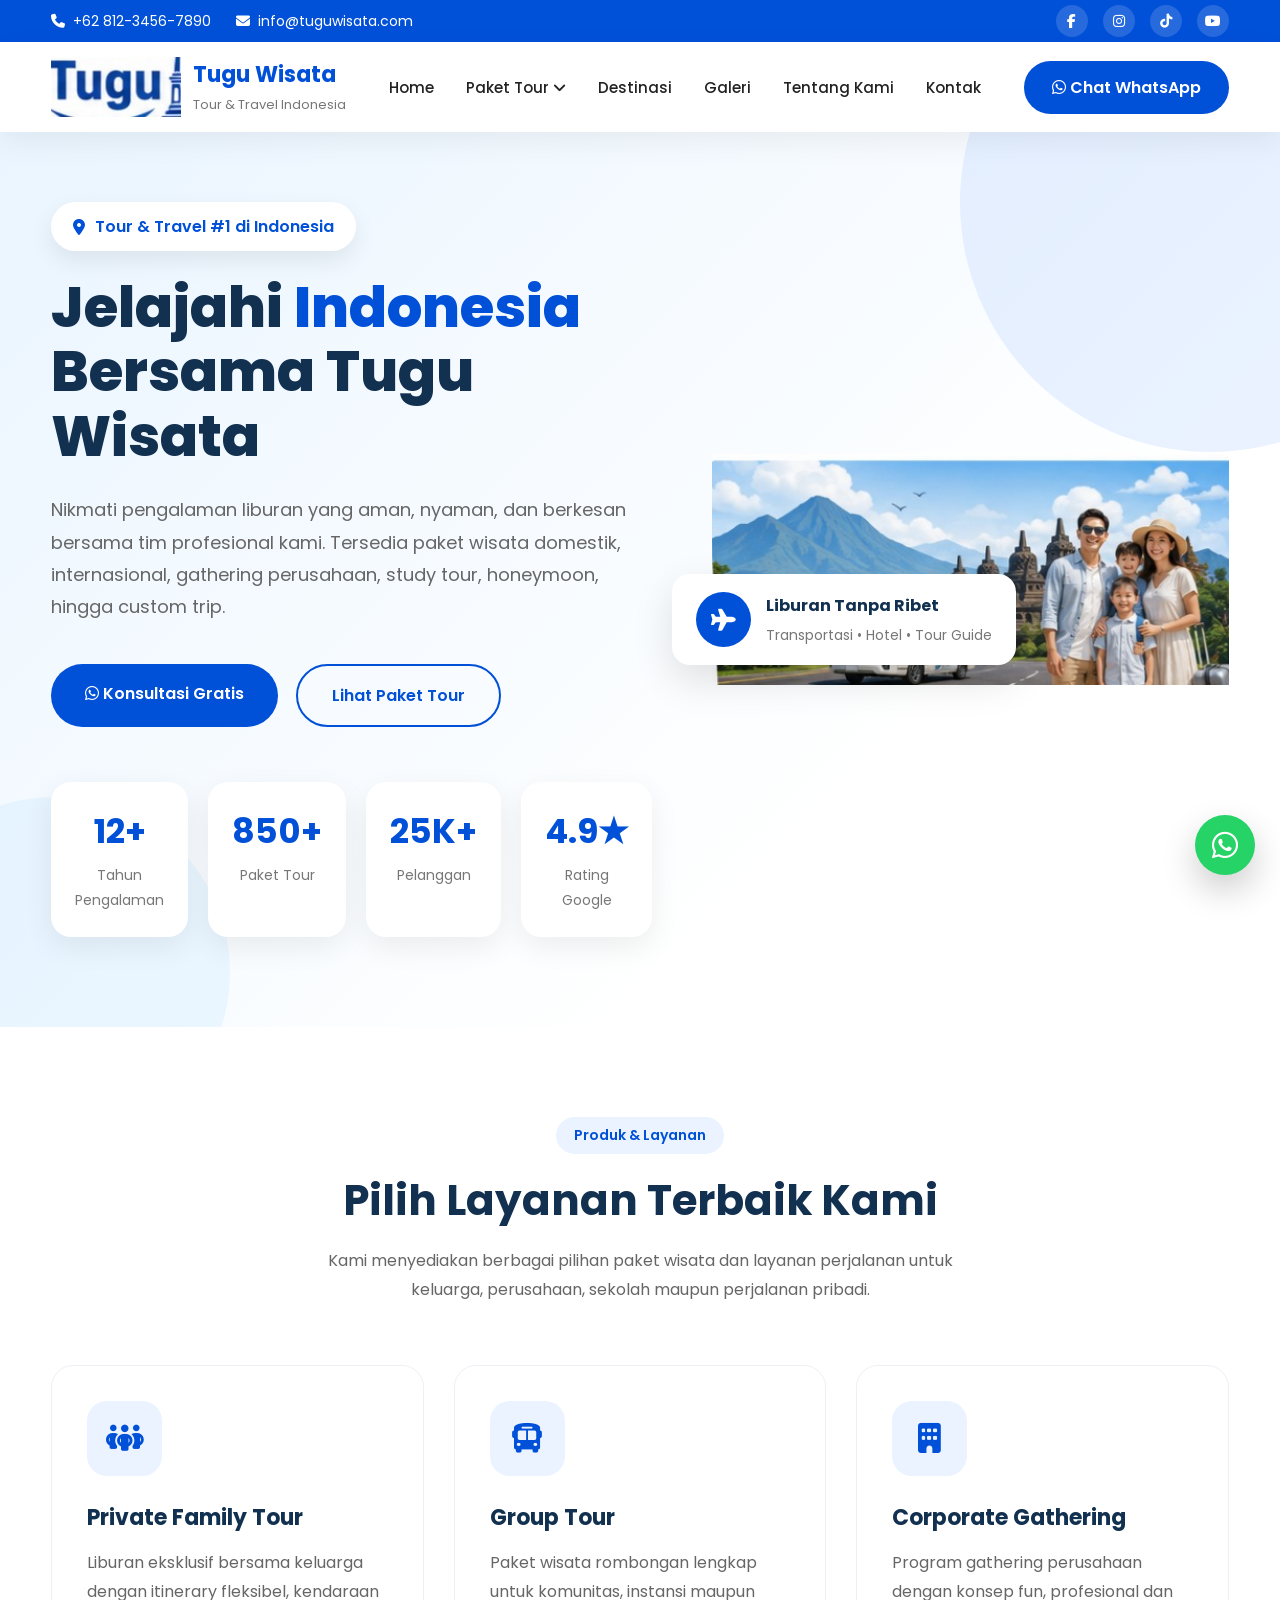
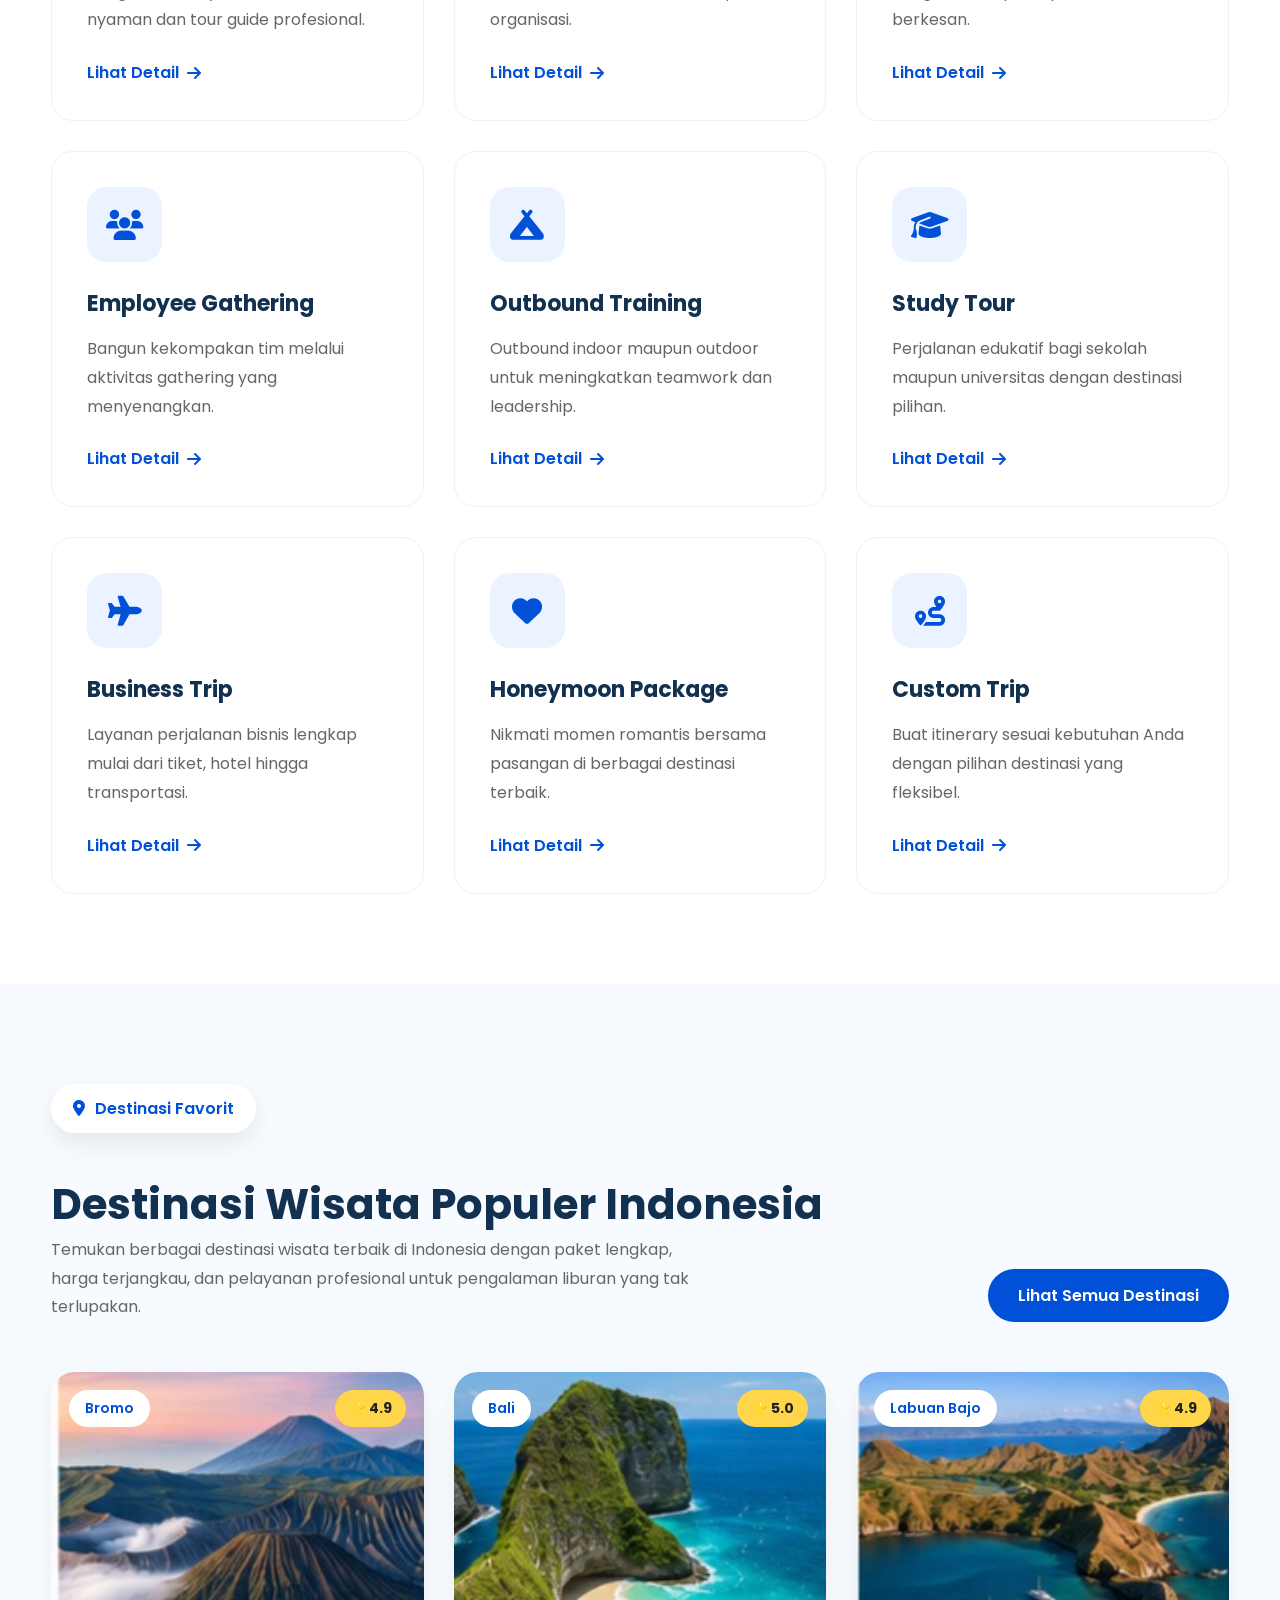
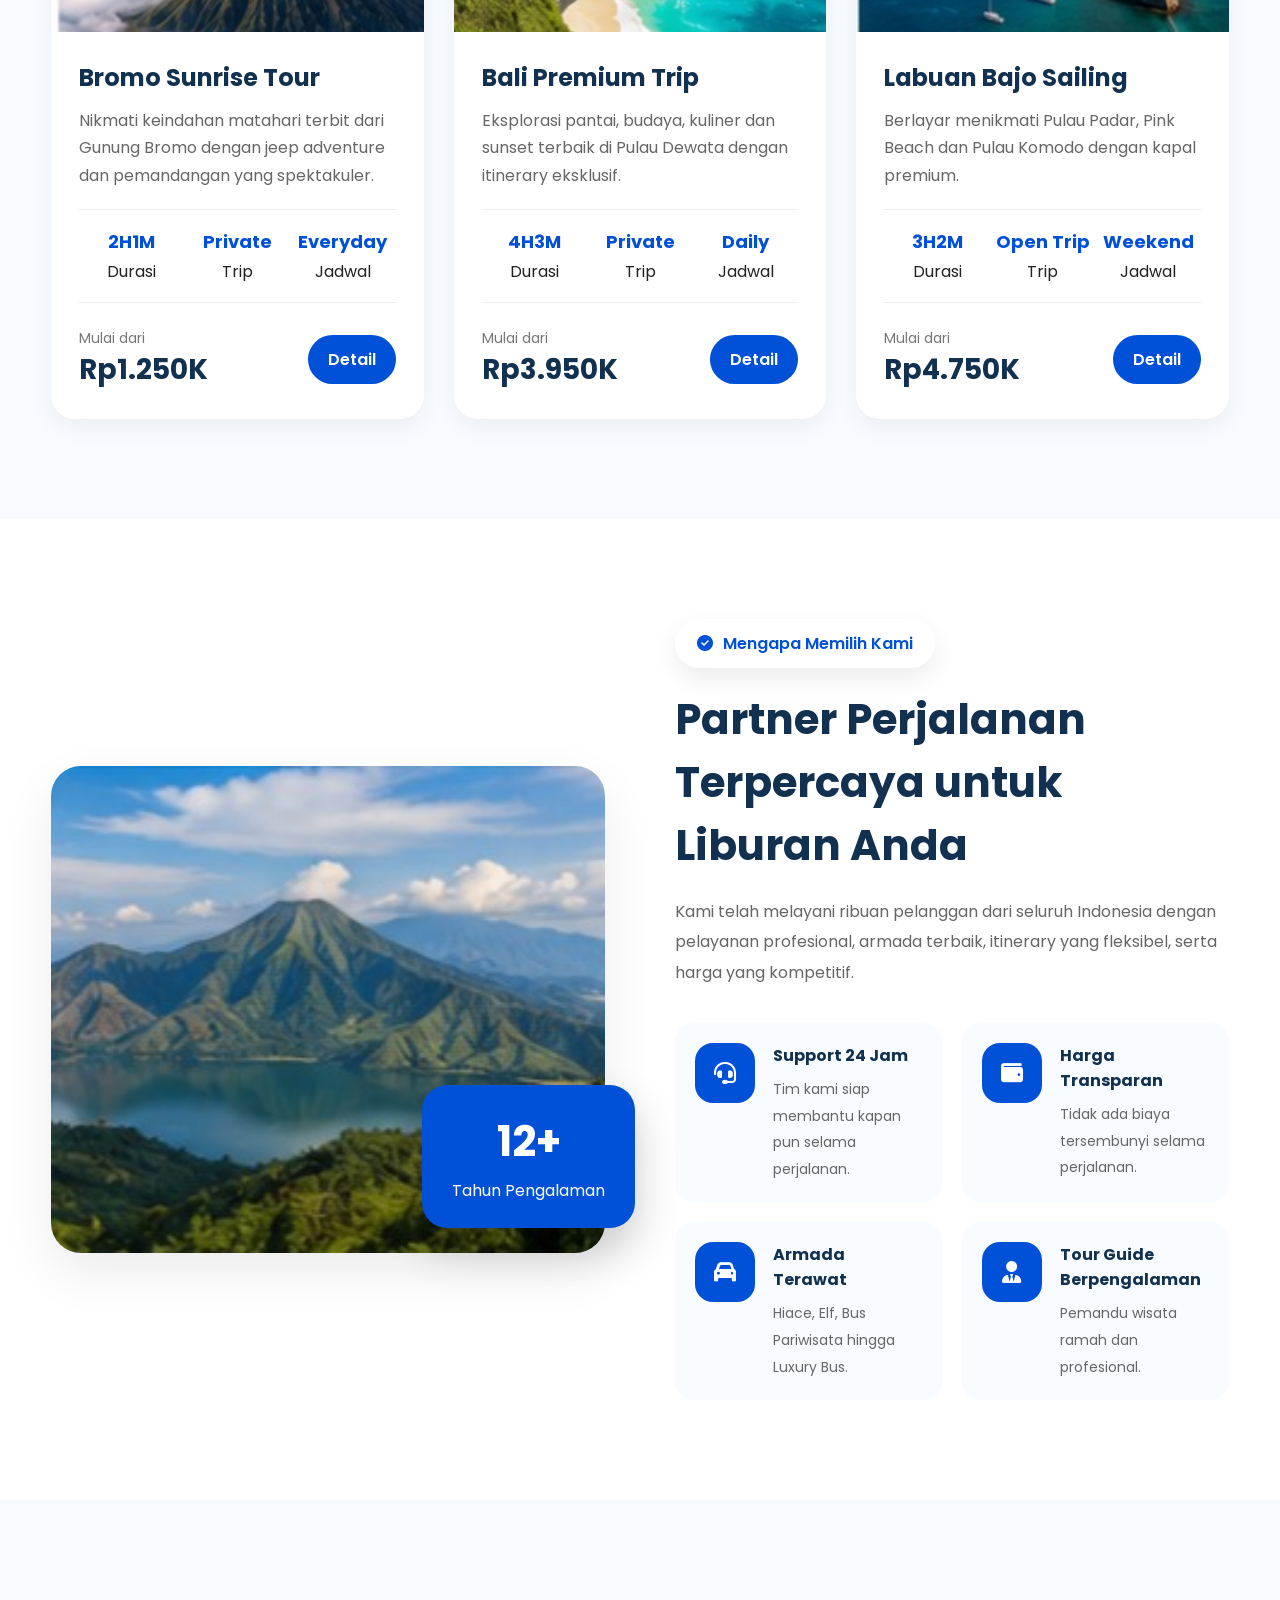
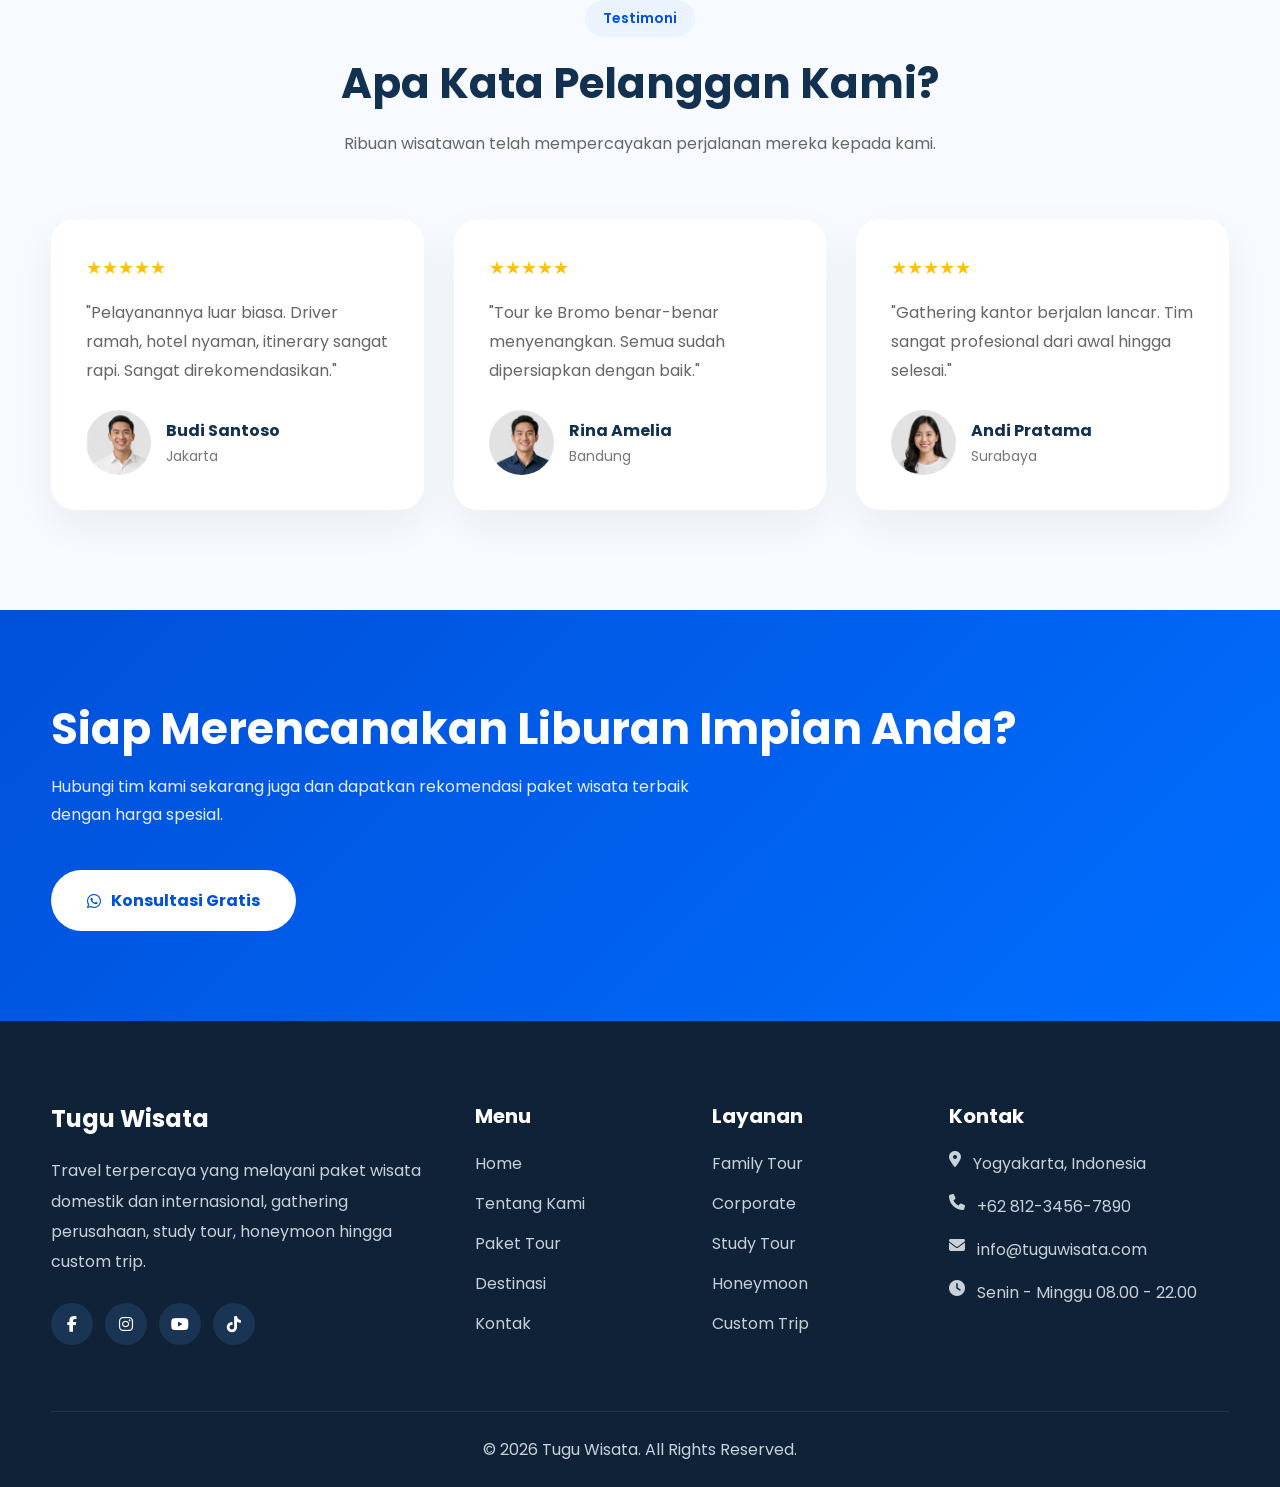
==== index.html @ d6374b6b "Rename web.html to index.html" ====
<!DOCTYPE html>
<html lang="id">
<head>
<meta charset="UTF-8">
<meta name="viewport" content="width=device-width, initial-scale=1.0">

<title>Tugu Wisata</title>

<link rel="preconnect" href="https://fonts.googleapis.com">
<link rel="preconnect" href="https://fonts.gstatic.com" crossorigin>

<link href="https://fonts.googleapis.com/css2?family=Poppins:wght@300;400;500;600;700;800&display=swap" rel="stylesheet">

<link rel="stylesheet"
href="https://cdnjs.cloudflare.com/ajax/libs/font-awesome/6.6.0/css/all.min.css">

<style>

*{
margin:0;
padding:0;
box-sizing:border-box;
}

html{
scroll-behavior:smooth;
}

body{
font-family:'Poppins',sans-serif;
background:#fff;
color:#222;
}

/* Container */

.container{
width:1200px;
max-width:92%;
margin:auto;
}

/* =======================
TOP BAR
========================== */

.topbar{

background:#0050d8;
color:#fff;
font-size:14px;
}

.topbar .container{

display:flex;
justify-content:space-between;
align-items:center;

height:42px;

}

.top-left{

display:flex;
gap:25px;
align-items:center;

}

.top-left span{

display:flex;
align-items:center;
gap:8px;

}

.top-right{

display:flex;
gap:15px;

}

.top-right a{

width:32px;
height:32px;
border-radius:50%;
background:rgba(255,255,255,.15);

display:flex;
align-items:center;
justify-content:center;

color:white;
text-decoration:none;

transition:.3s;

}

.top-right a:hover{

background:white;
color:#0050d8;

}

/* ==========================
HEADER
============================= */

header{

position:sticky;
top:0;
z-index:999;

background:white;

box-shadow:0 10px 30px rgba(0,0,0,.06);

}

.navbar{

display:flex;
align-items:center;
justify-content:space-between;

height:90px;

}

/* Logo */

.logo{

display:flex;
align-items:center;
gap:12px;

}

.logo img{

height:60px;

}

.logo-text h2{

font-size:22px;
font-weight:700;
color:#0050d8;

}

.logo-text span{

font-size:13px;
color:#777;

}

/* Menu */

.menu{

display:flex;
gap:32px;
list-style:none;

}

.menu li{

position:relative;

}

.menu a{

text-decoration:none;
font-weight:500;
color:#222;
font-size:15px;

transition:.3s;

}

.menu a:hover{

color:#0050d8;

}

/* Dropdown */

.dropdown{

position:absolute;
top:55px;
left:0;

width:220px;

background:white;

border-radius:15px;

box-shadow:0 15px 40px rgba(0,0,0,.12);

opacity:0;
visibility:hidden;

transition:.3s;

padding:15px 0;

}

.dropdown a{

display:block;

padding:12px 20px;

}

.menu li:hover .dropdown{

opacity:1;
visibility:visible;

top:45px;

}

/* Button */

.btn-wa{

background:#0050d8;

color:white;

padding:14px 28px;

border-radius:50px;

font-weight:600;

text-decoration:none;

transition:.3s;

}

.btn-wa:hover{

background:#003fb3;

}

/* Mobile */

.hamburger{

display:none;

font-size:28px;
cursor:pointer;

}

/* Responsive */

@media(max-width:992px){

.menu{

display:none;

}

.btn-wa{

display:none;

}

.hamburger{

display:block;

}

.topbar{

display:none;

}

.navbar{

height:80px;

}

.logo img{

height:50px;

}

.logo-text h2{

font-size:20px;

}

}

/*=========================
HERO
=========================*/

.hero{

background:linear-gradient(135deg,#eaf5ff 0%,#ffffff 70%);
padding:70px 0 90px;
overflow:hidden;
position:relative;

}

.hero::before{

content:"";
position:absolute;

right:-180px;
top:-180px;

width:500px;
height:500px;

background:#0066ff15;

border-radius:50%;

}

.hero::after{

content:"";
position:absolute;

left:-120px;
bottom:-120px;

width:350px;
height:350px;

background:#1da1ff10;

border-radius:50%;

}

.hero-wrapper{

display:grid;

grid-template-columns:1.1fr 1fr;

gap:60px;

align-items:center;

position:relative;

z-index:2;

}

.hero-badge{

display:inline-flex;

align-items:center;

gap:10px;

background:#fff;

padding:12px 22px;

border-radius:50px;

box-shadow:0 10px 25px rgba(0,0,0,.08);

color:#0050d8;

font-weight:600;

margin-bottom:25px;

}

.hero h1{

font-size:56px;

line-height:1.15;

font-weight:800;

color:#12304f;

margin-bottom:25px;

}

.hero h1 span{

color:#0050d8;

}

.hero p{

font-size:18px;

line-height:1.8;

color:#666;

margin-bottom:40px;

max-width:620px;

}

.hero-buttons{

display:flex;

gap:18px;

flex-wrap:wrap;

margin-bottom:55px;

}

.btn-primary{

background:#0050d8;

color:#fff;

padding:17px 34px;

border-radius:50px;

font-weight:600;

text-decoration:none;

transition:.35s;

}

.btn-primary:hover{

background:#003ea8;

transform:translateY(-3px);

}

.btn-outline{

padding:17px 34px;

border:2px solid #0050d8;

border-radius:50px;

text-decoration:none;

font-weight:600;

color:#0050d8;

transition:.35s;

}

.btn-outline:hover{

background:#0050d8;

color:#fff;

}

.hero-stats{

display:grid;

grid-template-columns:repeat(4,1fr);

gap:20px;

}

.stat{

background:#fff;

padding:24px;

border-radius:20px;

box-shadow:0 10px 30px rgba(0,0,0,.07);

text-align:center;

}

.stat h2{

font-size:34px;

color:#0050d8;

margin-bottom:6px;

}

.stat p{

margin:0;

font-size:14px;

color:#777;

}

.hero-image{

position:relative;

}

.hero-image img{

width:100%;

display:block;

}

.floating-card{

position:absolute;

bottom:20px;

left:-40px;

background:#fff;

padding:18px 24px;

border-radius:18px;

box-shadow:0 15px 40px rgba(0,0,0,.12);

display:flex;

align-items:center;

gap:15px;

}

.floating-card i{

width:55px;
height:55px;

background:#0050d8;

border-radius:50%;

display:flex;

align-items:center;
justify-content:center;

color:#fff;

font-size:22px;

}

.floating-card h4{

margin-bottom:4px;

color:#12304f;

}

.floating-card span{

font-size:14px;

color:#777;

}

/*=========================
RESPONSIVE
=========================*/

@media(max-width:992px){

.hero{

padding:50px 0;

}

.hero-wrapper{

grid-template-columns:1fr;

}

.hero-image{

order:-1;

}

.hero h1{

font-size:38px;

}

.hero p{

font-size:16px;

}

.hero-stats{

grid-template-columns:repeat(2,1fr);

}

.floating-card{

left:10px;

bottom:10px;

}

}

@media(max-width:600px){

.hero h1{

font-size:30px;

}

.hero-buttons{

flex-direction:column;

}

.hero-buttons a{

text-align:center;

}

.hero-stats{

grid-template-columns:1fr;

}

}

/*==================================================
PRODUK & LAYANAN
==================================================*/

.services{
    padding:90px 0;
    background:#ffffff;
}

.section-title{
    text-align:center;
    margin-bottom:60px;
}

.section-title span{
    display:inline-block;
    background:#EAF3FF;
    color:#0050d8;
    padding:8px 18px;
    border-radius:50px;
    font-size:14px;
    font-weight:600;
    margin-bottom:15px;
}

.section-title h2{
    font-size:42px;
    color:#12304f;
    margin-bottom:15px;
    font-weight:700;
}

.section-title p{
    color:#666;
    max-width:700px;
    margin:auto;
    line-height:1.8;
}

.service-grid{
    display:grid;
    grid-template-columns:repeat(3,1fr);
    gap:30px;
}

.service-card{
    background:#fff;
    border-radius:22px;
    padding:35px;
    border:1px solid #edf1f5;
    transition:.35s;
    position:relative;
    overflow:hidden;
}

.service-card::before{
    content:"";
    position:absolute;
    top:0;
    left:0;
    width:100%;
    height:5px;
    background:#0050d8;
    transform:scaleX(0);
    transition:.35s;
}

.service-card:hover{
    transform:translateY(-10px);
    box-shadow:0 20px 45px rgba(0,0,0,.08);
}

.service-card:hover::before{
    transform:scaleX(1);
}

.service-icon{
    width:75px;
    height:75px;
    border-radius:20px;
    background:#EAF3FF;
    display:flex;
    justify-content:center;
    align-items:center;
    color:#0050d8;
    font-size:30px;
    margin-bottom:25px;
}

.service-card h3{
    font-size:22px;
    color:#12304f;
    margin-bottom:15px;
}

.service-card p{
    color:#666;
    line-height:1.8;
    margin-bottom:25px;
}

.service-card a{
    text-decoration:none;
    color:#0050d8;
    font-weight:600;
    display:inline-flex;
    align-items:center;
    gap:8px;
}

.service-card a:hover{
    gap:12px;
}

@media(max-width:992px){

.service-grid{
    grid-template-columns:repeat(2,1fr);
}

}

@media(max-width:768px){

.section-title h2{
    font-size:32px;
}

.service-grid{
    grid-template-columns:1fr;
}

.service-card{
    padding:28px;
}

}

/*=========================================
DESTINATION
=========================================*/

.destination{
    padding:100px 0;
    background:#f7faff;
}

.destination-header{
    display:flex;
    justify-content:space-between;
    align-items:end;
    margin-bottom:50px;
    flex-wrap:wrap;
    gap:20px;
}

.destination-header h2{
    font-size:42px;
    color:#12304f;
    margin-top:15px;
}

.destination-header p{
    max-width:650px;
    color:#666;
    line-height:1.8;
}

.destination-btn{
    display:inline-block;
    padding:14px 30px;
    border-radius:50px;
    background:#0050d8;
    color:#fff;
    text-decoration:none;
    font-weight:600;
    transition:.3s;
}

.destination-btn:hover{
    background:#003ea8;
}

.destination-grid{

display:grid;
grid-template-columns:repeat(3,1fr);
gap:30px;

}

.destination-card{

background:#fff;
border-radius:24px;
overflow:hidden;

transition:.35s;

box-shadow:0 8px 25px rgba(0,0,0,.05);

}

.destination-card:hover{

transform:translateY(-12px);

box-shadow:0 25px 45px rgba(0,0,0,.12);

}

.destination-image{

position:relative;
height:260px;
overflow:hidden;

}

.destination-image img{

width:100%;
height:100%;
object-fit:cover;

transition:.5s;

}

.destination-card:hover img{

transform:scale(1.08);

}

.destination-badge{

position:absolute;
left:18px;
top:18px;

background:white;

padding:8px 16px;

border-radius:50px;

font-size:14px;

font-weight:600;

color:#0050d8;

}

.destination-rating{

position:absolute;

right:18px;
top:18px;

background:#FFD54A;

padding:8px 14px;

border-radius:50px;

font-weight:700;

font-size:14px;

}

.destination-content{

padding:28px;

}

.destination-content h3{

font-size:24px;
margin-bottom:12px;
color:#12304f;

}

.destination-content p{

color:#666;
line-height:1.7;

margin-bottom:20px;

}

.destination-info{

display:flex;

justify-content:space-between;

margin-bottom:25px;

padding:18px 0;

border-top:1px solid #eee;
border-bottom:1px solid #eee;

}

.destination-info div{

text-align:center;
flex:1;

}

.destination-info strong{

display:block;
font-size:18px;

color:#0050d8;

margin-bottom:4px;

}

.destination-footer{

display:flex;

justify-content:space-between;

align-items:center;

}

.destination-price{

font-size:14px;
color:#777;

}

.destination-price strong{

display:block;

font-size:28px;

color:#12304f;

}

.destination-link{

background:#0050d8;
color:white;

padding:12px 20px;

border-radius:50px;

text-decoration:none;

font-weight:600;

transition:.3s;

}

.destination-link:hover{

background:#003ea8;

}

@media(max-width:992px){

.destination-grid{

grid-template-columns:repeat(2,1fr);

}

}

@media(max-width:768px){

.destination-grid{

grid-template-columns:1fr;

}

.destination-header{

text-align:center;

justify-content:center;

}

.destination-header h2{

font-size:34px;

}

}

/*==========================================
WHY CHOOSE US
==========================================*/

.why{
    padding:100px 0;
    background:#ffffff;
}

.why-wrapper{
    display:grid;
    grid-template-columns:1fr 1fr;
    gap:70px;
    align-items:center;
}

.why-image{
    position:relative;
}

.why-image img{
    width:100%;
    border-radius:30px;
    display:block;
    box-shadow:0 20px 50px rgba(0,0,0,.08);
}

.experience-box{
    position:absolute;
    bottom:25px;
    right:-30px;
    background:#0050d8;
    color:#fff;
    padding:25px 30px;
    border-radius:25px;
    text-align:center;
    box-shadow:0 20px 45px rgba(0,0,0,.2);
}

.experience-box h2{
    font-size:42px;
    margin-bottom:5px;
}

.why-content .hero-badge{
    margin-bottom:20px;
}

.why-content h2{
    font-size:42px;
    color:#12304f;
    margin-bottom:20px;
}

.why-content p{
    color:#666;
    line-height:1.9;
    margin-bottom:35px;
}

.why-list{
    display:grid;
    grid-template-columns:repeat(2,1fr);
    gap:20px;
}

.why-item{
    display:flex;
    gap:18px;
    background:#f8fbff;
    border-radius:18px;
    padding:20px;
    transition:.3s;
}

.why-item:hover{
    transform:translateY(-5px);
    box-shadow:0 15px 30px rgba(0,0,0,.08);
}

.why-icon{
    width:60px;
    height:60px;
    background:#0050d8;
    border-radius:18px;
    display:flex;
    justify-content:center;
    align-items:center;
    color:#fff;
    font-size:22px;
    flex-shrink:0;
}

.why-item h4{
    margin-bottom:8px;
    color:#12304f;
}

.why-item p{
    margin:0;
    font-size:14px;
}

/*==========================================
TESTIMONI
==========================================*/

.testimonial{
    background:#f7faff;
    padding:100px 0;
}

.testimonial-grid{
    display:grid;
    grid-template-columns:repeat(3,1fr);
    gap:30px;
}

.testimonial-card{
    background:#fff;
    border-radius:24px;
    padding:35px;
    box-shadow:0 15px 40px rgba(0,0,0,.06);
    transition:.35s;
}

.testimonial-card:hover{
    transform:translateY(-8px);
}

.stars{
    color:#FFC107;
    margin-bottom:18px;
    font-size:18px;
}

.testimonial-card p{
    color:#666;
    line-height:1.8;
    margin-bottom:25px;
}

.client{
    display:flex;
    align-items:center;
    gap:15px;
}

.client img{
    width:65px;
    height:65px;
    border-radius:50%;
    object-fit:cover;
}

.client h4{
    color:#12304f;
}

.client span{
    color:#777;
    font-size:14px;
}

@media(max-width:992px){

.why-wrapper{
    grid-template-columns:1fr;
}

.why-list{
    grid-template-columns:1fr;
}

.testimonial-grid{
    grid-template-columns:1fr;
}

.experience-box{
    right:20px;
}

}

@media(max-width:768px){

.why-content h2{
    font-size:32px;
}

}

/*====================================================
CALL TO ACTION
====================================================*/

.cta{
    padding:90px 0;
    background:linear-gradient(135deg,#0050d8,#006eff);
    color:#fff;
}

.cta-wrapper{
    display:flex;
    justify-content:space-between;
    align-items:center;
    gap:40px;
    flex-wrap:wrap;
}

.cta h2{
    font-size:44px;
    line-height:1.3;
    margin-bottom:15px;
}

.cta p{
    max-width:650px;
    opacity:.9;
    line-height:1.8;
}

.cta-btn{
    display:inline-flex;
    align-items:center;
    gap:10px;
    background:#fff;
    color:#0050d8;
    padding:18px 36px;
    border-radius:50px;
    text-decoration:none;
    font-weight:700;
    transition:.3s;
}

.cta-btn:hover{
    transform:translateY(-5px);
}

/*====================================================
FOOTER
====================================================*/

footer{
    background:#0f2238;
    color:#fff;
    padding-top:80px;
}

.footer-grid{
    display:grid;
    grid-template-columns:2fr 1fr 1fr 1.5fr;
    gap:50px;
}

.footer-logo h2{
    color:#fff;
    margin-bottom:20px;
}

.footer-logo p{
    color:#c8d0da;
    line-height:1.9;
}

.footer-title{
    font-size:20px;
    margin-bottom:20px;
}

.footer-links{
    list-style:none;
}

.footer-links li{
    margin-bottom:15px;
}

.footer-links a{
    color:#c8d0da;
    text-decoration:none;
    transition:.3s;
}

.footer-links a:hover{
    color:#fff;
    padding-left:6px;
}

.footer-contact li{
    list-style:none;
    margin-bottom:18px;
    display:flex;
    gap:12px;
    color:#c8d0da;
}

.social{
    display:flex;
    gap:12px;
    margin-top:25px;
}

.social a{
    width:42px;
    height:42px;
    border-radius:50%;
    background:#1a3553;
    display:flex;
    align-items:center;
    justify-content:center;
    color:#fff;
    text-decoration:none;
    transition:.3s;
}

.social a:hover{
    background:#0050d8;
}

.copyright{
    margin-top:60px;
    border-top:1px solid rgba(255,255,255,.08);
    text-align:center;
    padding:25px 0;
    color:#c8d0da;
}

/*====================================================
FLOAT BUTTON
====================================================*/

.whatsapp{
    position:fixed;
    right:25px;
    bottom:25px;
    width:60px;
    height:60px;
    background:#25D366;
    border-radius:50%;
    display:flex;
    justify-content:center;
    align-items:center;
    color:#fff;
    font-size:30px;
    text-decoration:none;
    z-index:9999;
    box-shadow:0 15px 35px rgba(0,0,0,.2);
}

#topBtn{
    position:fixed;
    right:25px;
    bottom:100px;
    width:52px;
    height:52px;
    border:none;
    border-radius:50%;
    background:#0050d8;
    color:#fff;
    cursor:pointer;
    display:none;
    font-size:18px;
    box-shadow:0 15px 30px rgba(0,0,0,.2);
}

@media(max-width:992px){

.footer-grid{
    grid-template-columns:1fr 1fr;
}

.cta h2{
    font-size:34px;
}

}

@media(max-width:768px){

.footer-grid{
    grid-template-columns:1fr;
}

.cta-wrapper{
    text-align:center;
    justify-content:center;
}

}

</style>

</head>

<body>

<!-- TOP BAR -->

<div class="topbar">

<div class="container">

<div class="top-left">

<span><i class="fa-solid fa-phone"></i> +62 812-3456-7890</span>

<span><i class="fa-solid fa-envelope"></i> info@tuguwisata.com</span>

</div>

<div class="top-right">

<a href="#"><i class="fab fa-facebook-f"></i></a>

<a href="#"><i class="fab fa-instagram"></i></a>

<a href="#"><i class="fab fa-tiktok"></i></a>

<a href="#"><i class="fab fa-youtube"></i></a>

</div>

</div>

</div>

<!-- HEADER -->

<header>

<div class="container">

<nav class="navbar">

<div class="logo">

<img src="images/logo.png" alt="Logo">

<div class="logo-text">

<h2>Tugu Wisata</h2>

<span>Tour & Travel Indonesia</span>

</div>

</div>

<ul class="menu">

<li>

<a href="#">Home</a>

</li>

<li>

<a href="#">Paket Tour <i class="fa-solid fa-angle-down"></i></a>

<div class="dropdown">

<a href="#">Tour Jogja</a>

<a href="#">Tour Bali</a>

<a href="#">Tour Bromo</a>

<a href="#">Tour Labuan Bajo</a>

</div>

</li>

<li>

<a href="#">Destinasi</a>

</li>

<li>

<a href="#">Galeri</a>

</li>

<li>

<a href="#">Tentang Kami</a>

</li>

<li>

<a href="#">Kontak</a>

</li>

</ul>

<a href="#" class="btn-wa">

<i class="fab fa-whatsapp"></i>

Chat WhatsApp

</a>

<div class="hamburger">

<i class="fa-solid fa-bars"></i>

</div>

</nav>

</div>

</header>

<!-- Hero akan dimulai di sini -->

<section class="hero">

<div class="container">

<div class="hero-wrapper">

<div class="hero-content">

<div class="hero-badge">

<i class="fa-solid fa-location-dot"></i>

Tour & Travel #1 di Indonesia

</div>

<h1>

Jelajahi <span>Indonesia</span><br>

Bersama Tugu Wisata

</h1>

<p>

Nikmati pengalaman liburan yang aman, nyaman, dan berkesan bersama tim profesional kami. Tersedia paket wisata domestik, internasional, gathering perusahaan, study tour, honeymoon, hingga custom trip.

</p>

<div class="hero-buttons">

<a href="#" class="btn-primary">

<i class="fab fa-whatsapp"></i>

Konsultasi Gratis

</a>

<a href="#" class="btn-outline">

Lihat Paket Tour

</a>

</div>

<div class="hero-stats">

<div class="stat">

<h2>12+</h2>

<p>Tahun Pengalaman</p>

</div>

<div class="stat">

<h2>850+</h2>

<p>Paket Tour</p>

</div>

<div class="stat">

<h2>25K+</h2>

<p>Pelanggan</p>

</div>

<div class="stat">

<h2>4.9★</h2>

<p>Rating Google</p>

</div>

</div>

</div>

<div class="hero-image">

<img src="images/hero.png" alt="Hero Image">

<div class="floating-card">

<i class="fa-solid fa-plane"></i>

<div>

<h4>Liburan Tanpa Ribet</h4>

<span>Transportasi • Hotel • Tour Guide</span>

</div>

</div>

</div>

</div>

</div>

</section>

<section class="services">

<div class="container">

<div class="section-title">

<span>Produk & Layanan</span>

<h2>Pilih Layanan Terbaik Kami</h2>

<p>
Kami menyediakan berbagai pilihan paket wisata dan layanan perjalanan
untuk keluarga, perusahaan, sekolah maupun perjalanan pribadi.
</p>

</div>

<div class="service-grid">

<div class="service-card">

<div class="service-icon">
<i class="fa-solid fa-people-group"></i>
</div>

<h3>Private Family Tour</h3>

<p>
Liburan eksklusif bersama keluarga dengan itinerary fleksibel,
kendaraan nyaman dan tour guide profesional.
</p>

<a href="#">
Lihat Detail
<i class="fa-solid fa-arrow-right"></i>
</a>

</div>

<div class="service-card">

<div class="service-icon">
<i class="fa-solid fa-bus"></i>
</div>

<h3>Group Tour</h3>

<p>
Paket wisata rombongan lengkap untuk komunitas, instansi maupun organisasi.
</p>

<a href="#">
Lihat Detail
<i class="fa-solid fa-arrow-right"></i>
</a>

</div>

<div class="service-card">

<div class="service-icon">
<i class="fa-solid fa-building"></i>
</div>

<h3>Corporate Gathering</h3>

<p>
Program gathering perusahaan dengan konsep fun, profesional dan berkesan.
</p>

<a href="#">
Lihat Detail
<i class="fa-solid fa-arrow-right"></i>
</a>

</div>

<div class="service-card">

<div class="service-icon">
<i class="fa-solid fa-users"></i>
</div>

<h3>Employee Gathering</h3>

<p>
Bangun kekompakan tim melalui aktivitas gathering yang menyenangkan.
</p>

<a href="#">
Lihat Detail
<i class="fa-solid fa-arrow-right"></i>
</a>

</div>

<div class="service-card">

<div class="service-icon">
<i class="fa-solid fa-campground"></i>
</div>

<h3>Outbound Training</h3>

<p>
Outbound indoor maupun outdoor untuk meningkatkan teamwork dan leadership.
</p>

<a href="#">
Lihat Detail
<i class="fa-solid fa-arrow-right"></i>
</a>

</div>

<div class="service-card">

<div class="service-icon">
<i class="fa-solid fa-graduation-cap"></i>
</div>

<h3>Study Tour</h3>

<p>
Perjalanan edukatif bagi sekolah maupun universitas dengan destinasi pilihan.
</p>

<a href="#">
Lihat Detail
<i class="fa-solid fa-arrow-right"></i>
</a>

</div>

<div class="service-card">

<div class="service-icon">
<i class="fa-solid fa-plane"></i>
</div>

<h3>Business Trip</h3>

<p>
Layanan perjalanan bisnis lengkap mulai dari tiket, hotel hingga transportasi.
</p>

<a href="#">
Lihat Detail
<i class="fa-solid fa-arrow-right"></i>
</a>

</div>

<div class="service-card">

<div class="service-icon">
<i class="fa-solid fa-heart"></i>
</div>

<h3>Honeymoon Package</h3>

<p>
Nikmati momen romantis bersama pasangan di berbagai destinasi terbaik.
</p>

<a href="#">
Lihat Detail
<i class="fa-solid fa-arrow-right"></i>
</a>

</div>

<div class="service-card">

<div class="service-icon">
<i class="fa-solid fa-route"></i>
</div>

<h3>Custom Trip</h3>

<p>
Buat itinerary sesuai kebutuhan Anda dengan pilihan destinasi yang fleksibel.
</p>

<a href="#">
Lihat Detail
<i class="fa-solid fa-arrow-right"></i>
</a>

</div>

</div>

</div>

</section>

<section class="destination">

<div class="container">

<div class="destination-header">

<div>

<span class="hero-badge">
<i class="fa-solid fa-location-dot"></i>
Destinasi Favorit
</span>

<h2>Destinasi Wisata Populer Indonesia</h2>

<p>
Temukan berbagai destinasi wisata terbaik di Indonesia dengan paket lengkap, harga terjangkau, dan pelayanan profesional untuk pengalaman liburan yang tak terlupakan.
</p>

</div>

<a href="#" class="destination-btn">
Lihat Semua Destinasi
</a>

</div>

<div class="destination-grid">

<!-- CARD -->

<div class="destination-card">

<div class="destination-image">

<img src="images/bromo.png">

<div class="destination-badge">
Bromo
</div>

<div class="destination-rating">
⭐ 4.9
</div>

</div>

<div class="destination-content">

<h3>Bromo Sunrise Tour</h3>

<p>
Nikmati keindahan matahari terbit dari Gunung Bromo dengan jeep adventure dan pemandangan yang spektakuler.
</p>

<div class="destination-info">

<div>
<strong>2H1M</strong>
Durasi
</div>

<div>
<strong>Private</strong>
Trip
</div>

<div>
<strong>Everyday</strong>
Jadwal
</div>

</div>

<div class="destination-footer">

<div class="destination-price">

Mulai dari

<strong>Rp1.250K</strong>

</div>

<a href="#" class="destination-link">
Detail
</a>

</div>

</div>

</div>

<!-- CARD -->

<div class="destination-card">

<div class="destination-image">

<img src="images/bali.png">

<div class="destination-badge">
Bali
</div>

<div class="destination-rating">
⭐ 5.0
</div>

</div>

<div class="destination-content">

<h3>Bali Premium Trip</h3>

<p>
Eksplorasi pantai, budaya, kuliner dan sunset terbaik di Pulau Dewata dengan itinerary eksklusif.
</p>

<div class="destination-info">

<div>

<strong>4H3M</strong>

Durasi

</div>

<div>

<strong>Private</strong>

Trip

</div>

<div>

<strong>Daily</strong>

Jadwal

</div>

</div>

<div class="destination-footer">

<div class="destination-price">

Mulai dari

<strong>Rp3.950K</strong>

</div>

<a href="#" class="destination-link">

Detail

</a>

</div>

</div>

</div>

<!-- CARD -->

<div class="destination-card">

<div class="destination-image">

<img src="images/labuanbajo.png">

<div class="destination-badge">
Labuan Bajo
</div>

<div class="destination-rating">
⭐ 4.9
</div>

</div>

<div class="destination-content">

<h3>Labuan Bajo Sailing</h3>

<p>
Berlayar menikmati Pulau Padar, Pink Beach dan Pulau Komodo dengan kapal premium.
</p>

<div class="destination-info">

<div>

<strong>3H2M</strong>

Durasi

</div>

<div>

<strong>Open Trip</strong>

Trip

</div>

<div>

<strong>Weekend</strong>

Jadwal

</div>

</div>

<div class="destination-footer">

<div class="destination-price">

Mulai dari

<strong>Rp4.750K</strong>

</div>

<a href="#" class="destination-link">

Detail

</a>

</div>

</div>

</div>

</div>

</div>

</section>

<!-- WHY CHOOSE US -->

<section class="why">

<div class="container">

<div class="why-wrapper">

<div class="why-image">

<img src="images/about.png" alt="About">

<div class="experience-box">

<h2>12+</h2>

<span>Tahun Pengalaman</span>

</div>

</div>

<div class="why-content">

<div class="hero-badge">

<i class="fa-solid fa-circle-check"></i>

Mengapa Memilih Kami

</div>

<h2>Partner Perjalanan Terpercaya untuk Liburan Anda</h2>

<p>

Kami telah melayani ribuan pelanggan dari seluruh Indonesia dengan pelayanan profesional, armada terbaik, itinerary yang fleksibel, serta harga yang kompetitif.

</p>

<div class="why-list">

<div class="why-item">

<div class="why-icon">
<i class="fa-solid fa-headset"></i>
</div>

<div>

<h4>Support 24 Jam</h4>

<p>Tim kami siap membantu kapan pun selama perjalanan.</p>

</div>

</div>

<div class="why-item">

<div class="why-icon">
<i class="fa-solid fa-wallet"></i>
</div>

<div>

<h4>Harga Transparan</h4>

<p>Tidak ada biaya tersembunyi selama perjalanan.</p>

</div>

</div>

<div class="why-item">

<div class="why-icon">
<i class="fa-solid fa-car"></i>
</div>

<div>

<h4>Armada Terawat</h4>

<p>Hiace, Elf, Bus Pariwisata hingga Luxury Bus.</p>

</div>

</div>

<div class="why-item">

<div class="why-icon">
<i class="fa-solid fa-user-tie"></i>
</div>

<div>

<h4>Tour Guide Berpengalaman</h4>

<p>Pemandu wisata ramah dan profesional.</p>

</div>

</div>

</div>

</div>

</div>

</div>

</section>

<!-- TESTIMONI -->

<section class="testimonial">

<div class="container">

<div class="section-title">

<span>Testimoni</span>

<h2>Apa Kata Pelanggan Kami?</h2>

<p>

Ribuan wisatawan telah mempercayakan perjalanan mereka kepada kami.

</p>

</div>

<div class="testimonial-grid">

<div class="testimonial-card">

<div class="stars">★★★★★</div>

<p>

"Pelayanannya luar biasa. Driver ramah, hotel nyaman, itinerary sangat rapi. Sangat direkomendasikan."

</p>

<div class="client">

<img src="images/user1.png">

<div>

<h4>Budi Santoso</h4>

<span>Jakarta</span>

</div>

</div>

</div>

<div class="testimonial-card">

<div class="stars">★★★★★</div>

<p>

"Tour ke Bromo benar-benar menyenangkan. Semua sudah dipersiapkan dengan baik."

</p>

<div class="client">

<img src="images/user2.png">

<div>

<h4>Rina Amelia</h4>

<span>Bandung</span>

</div>

</div>

</div>

<div class="testimonial-card">

<div class="stars">★★★★★</div>

<p>

"Gathering kantor berjalan lancar. Tim sangat profesional dari awal hingga selesai."

</p>

<div class="client">

<img src="images/user3.png">

<div>

<h4>Andi Pratama</h4>

<span>Surabaya</span>

</div>

</div>

</div>

</div>

</div>

</section>

<!-- CTA -->

<section class="cta">

<div class="container">

<div class="cta-wrapper">

<div>

<h2>

Siap Merencanakan Liburan Impian Anda?

</h2>

<p>

Hubungi tim kami sekarang juga dan dapatkan rekomendasi paket wisata terbaik dengan harga spesial.

</p>

</div>

<a href="#" class="cta-btn">

<i class="fab fa-whatsapp"></i>

Konsultasi Gratis

</a>

</div>

</div>

</section>

<!-- FOOTER -->

<footer>

<div class="container">

<div class="footer-grid">

<div class="footer-logo">

<h2>Tugu Wisata</h2>

<p>

Travel terpercaya yang melayani paket wisata domestik dan internasional,
gathering perusahaan, study tour, honeymoon hingga custom trip.

</p>

<div class="social">

<a href="#"><i class="fab fa-facebook-f"></i></a>

<a href="#"><i class="fab fa-instagram"></i></a>

<a href="#"><i class="fab fa-youtube"></i></a>

<a href="#"><i class="fab fa-tiktok"></i></a>

</div>

</div>

<div>

<h3 class="footer-title">

Menu

</h3>

<ul class="footer-links">

<li><a href="#">Home</a></li>

<li><a href="#">Tentang Kami</a></li>

<li><a href="#">Paket Tour</a></li>

<li><a href="#">Destinasi</a></li>

<li><a href="#">Kontak</a></li>

</ul>

</div>

<div>

<h3 class="footer-title">

Layanan

</h3>

<ul class="footer-links">

<li><a href="#">Family Tour</a></li>

<li><a href="#">Corporate</a></li>

<li><a href="#">Study Tour</a></li>

<li><a href="#">Honeymoon</a></li>

<li><a href="#">Custom Trip</a></li>

</ul>

</div>

<div>

<h3 class="footer-title">

Kontak

</h3>

<ul class="footer-contact">

<li>

<i class="fa-solid fa-location-dot"></i>

Yogyakarta, Indonesia

</li>

<li>

<i class="fa-solid fa-phone"></i>

+62 812-3456-7890

</li>

<li>

<i class="fa-solid fa-envelope"></i>

info@tuguwisata.com

</li>

<li>

<i class="fa-solid fa-clock"></i>

Senin - Minggu 08.00 - 22.00

</li>

</ul>

</div>

</div>

<div class="copyright">

© 2026 Tugu Wisata. All Rights Reserved.

</div>

</div>

</footer>

<!-- FLOATING -->

<a href="#" class="whatsapp">

<i class="fab fa-whatsapp"></i>

</a>

<button id="topBtn">

<i class="fa-solid fa-arrow-up"></i>

</button>
</body>
</html>
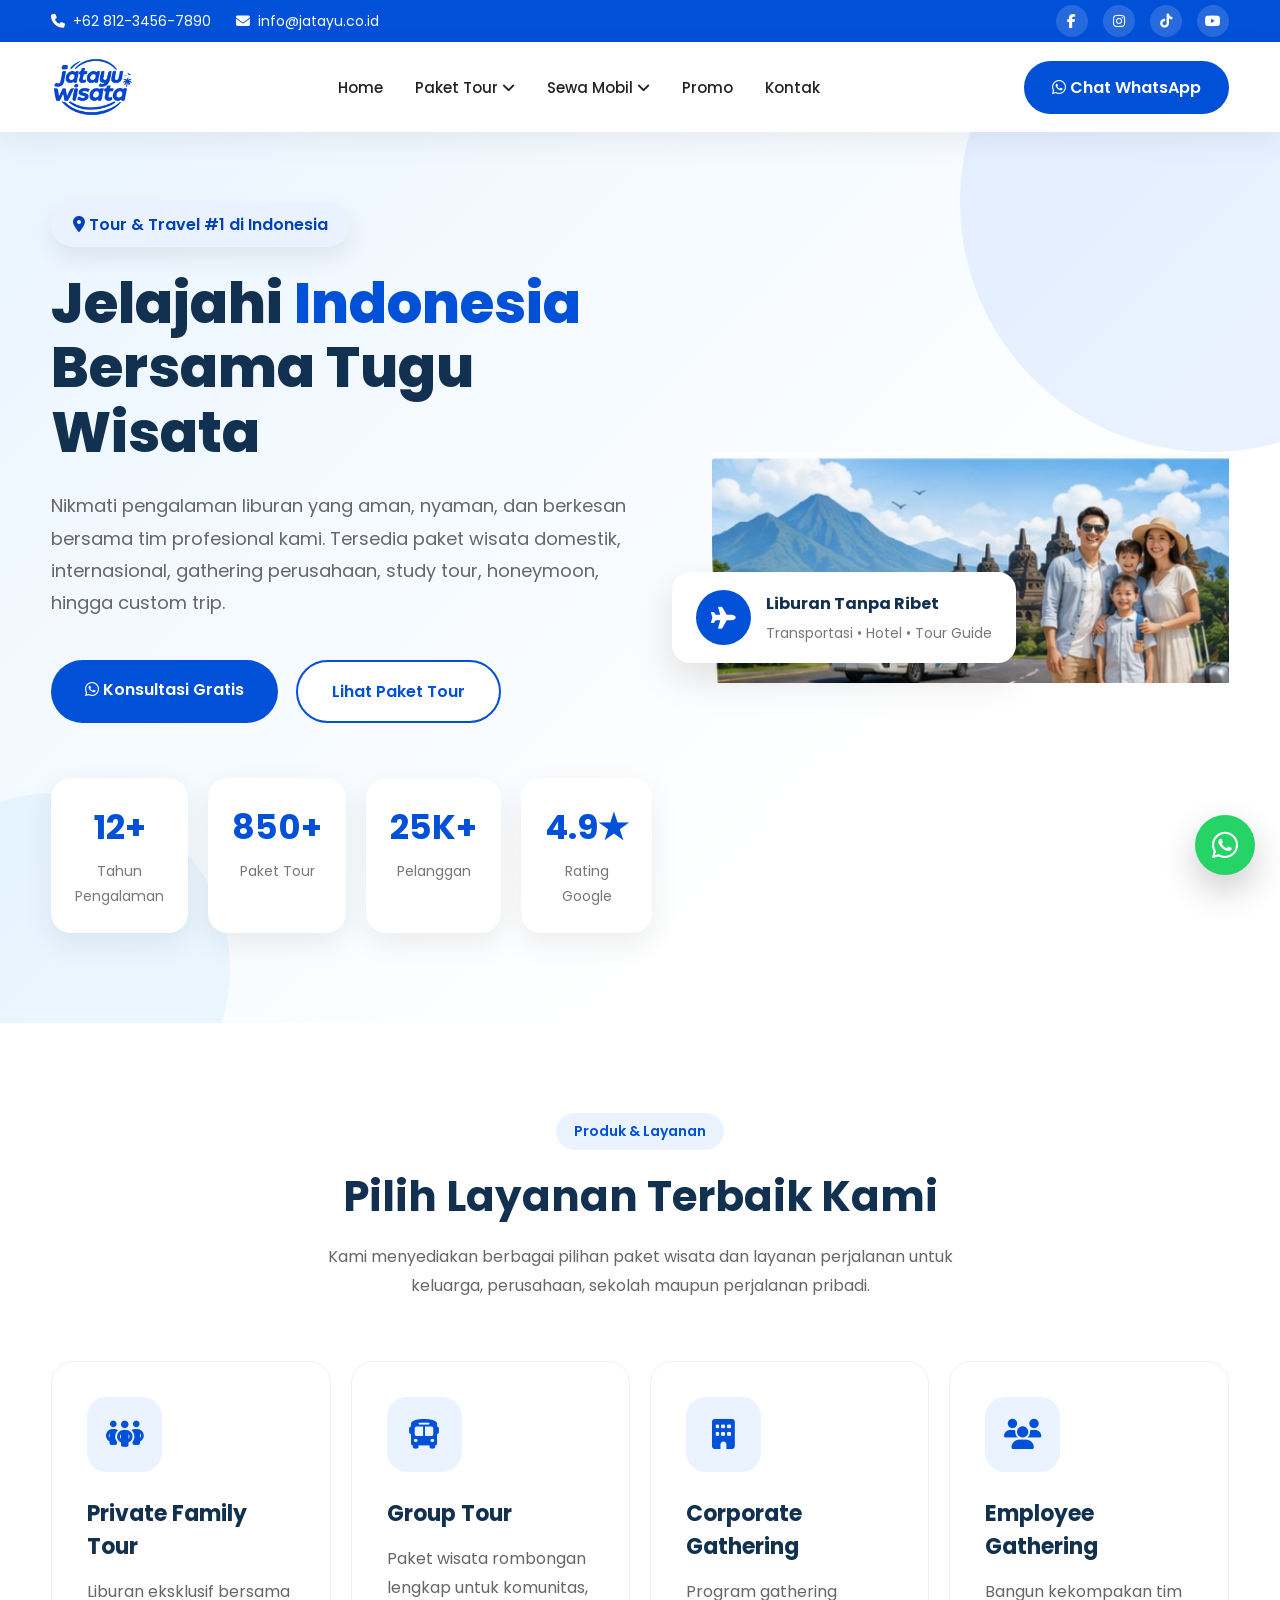
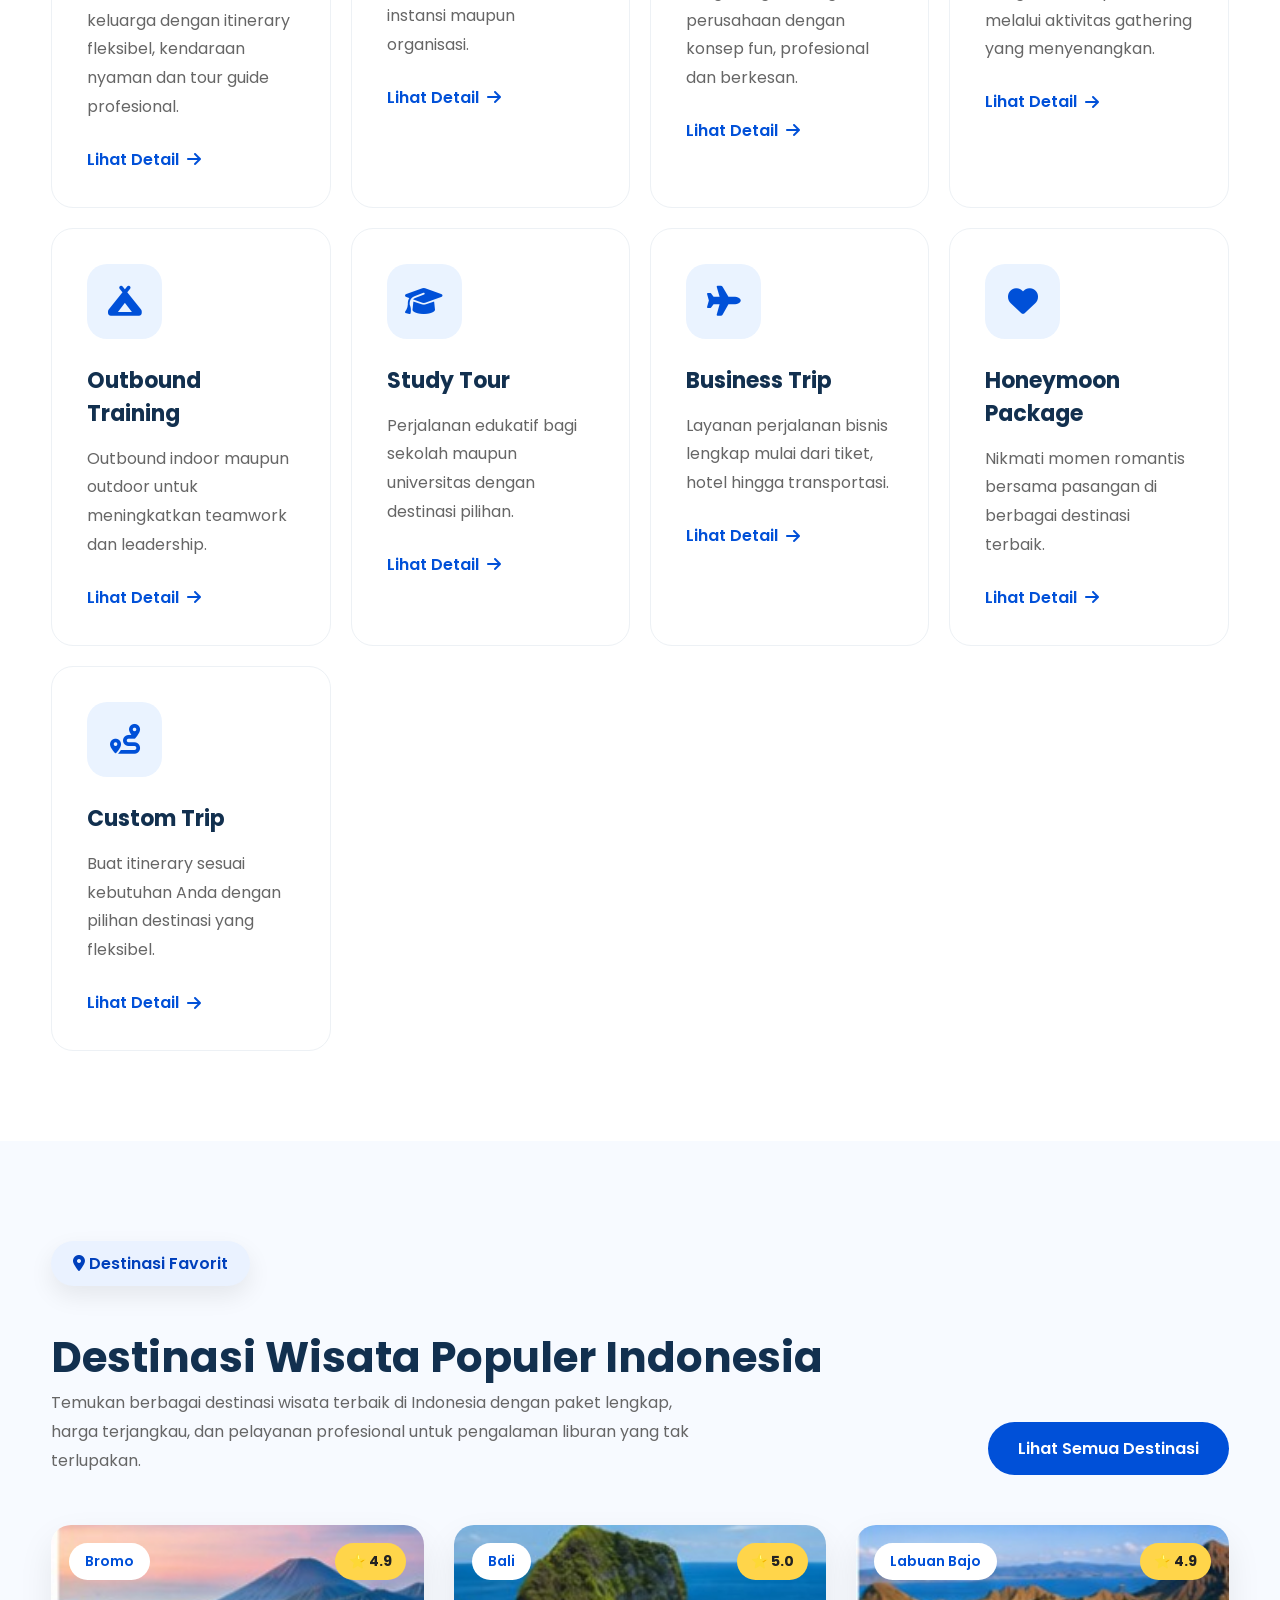
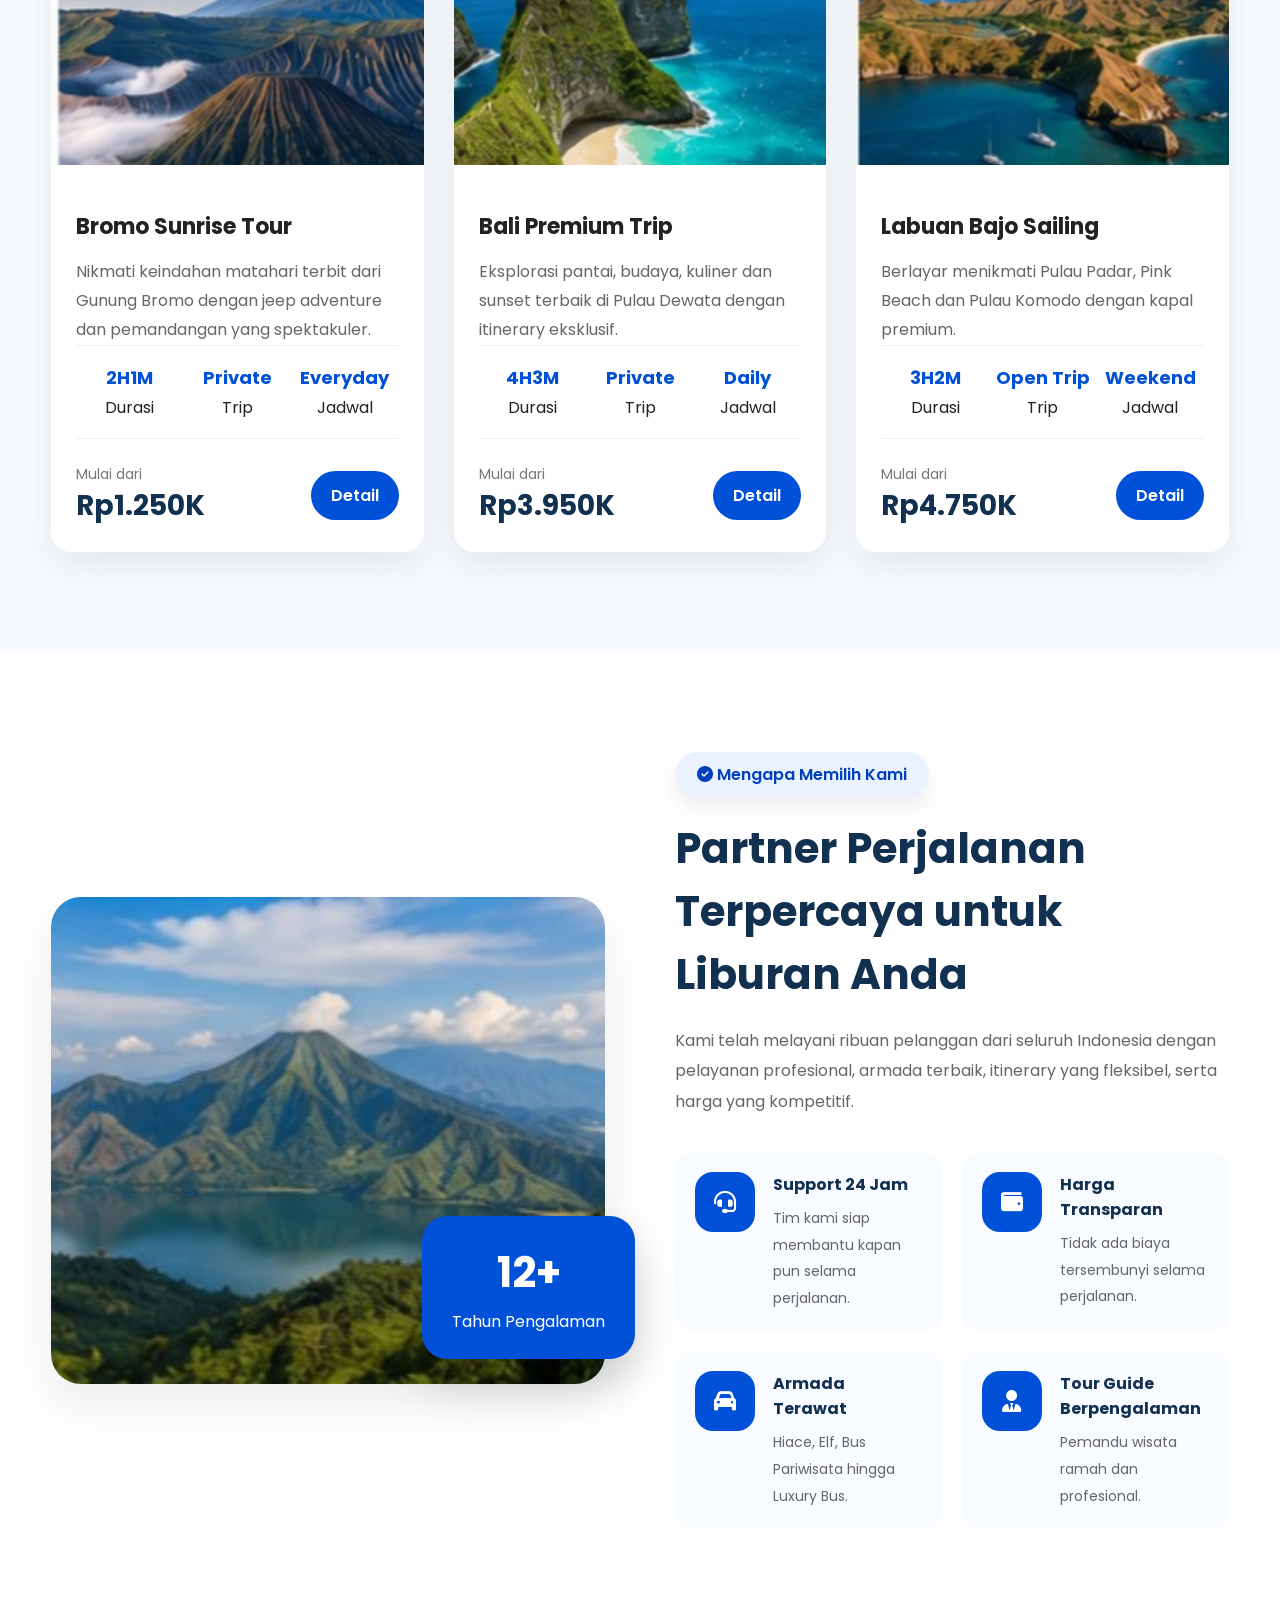
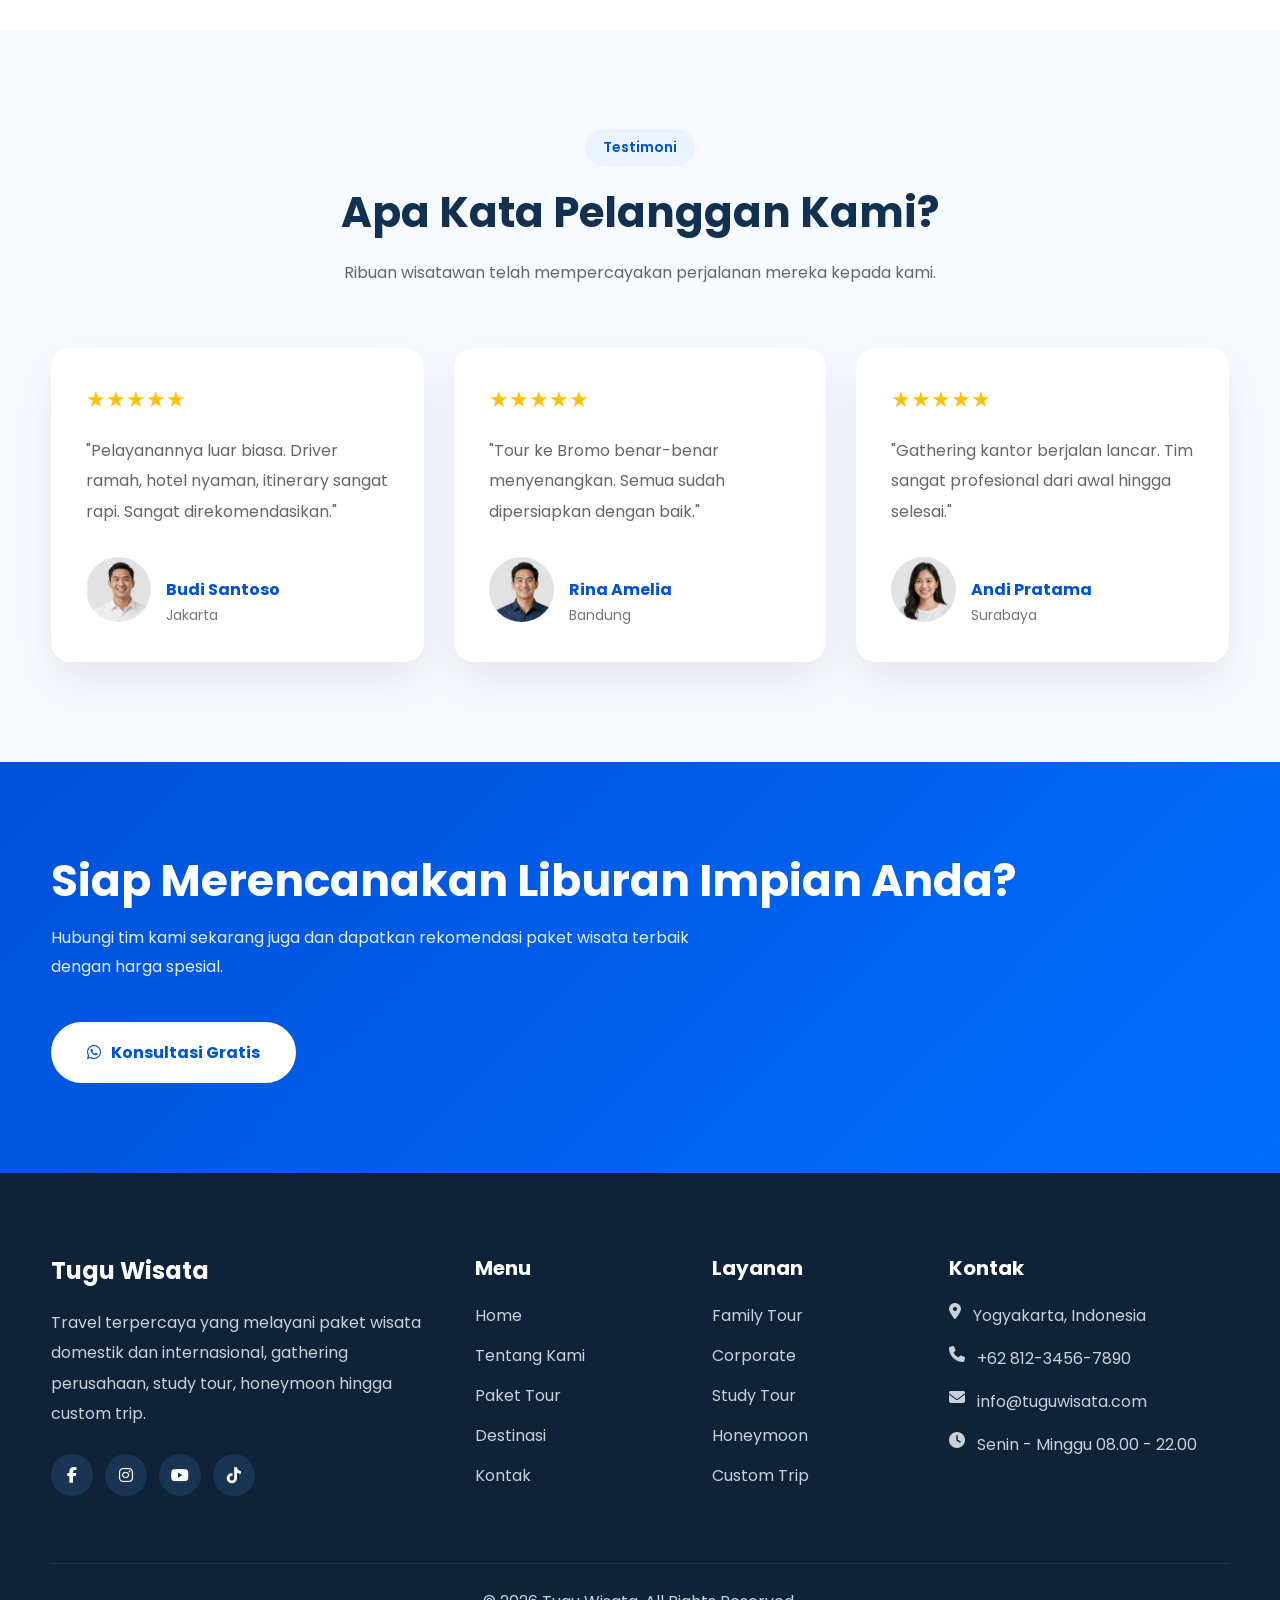
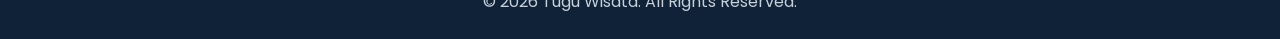
==== commit 34f660c1: "update file" ====
--- a/index.html
+++ b/index.html
@@ -14,1507 +14,8 @@
 <link rel="stylesheet"
 href="https://cdnjs.cloudflare.com/ajax/libs/font-awesome/6.6.0/css/all.min.css">
 
-<style>
-
-*{
-margin:0;
-padding:0;
-box-sizing:border-box;
-}
-
-html{
-scroll-behavior:smooth;
-}
-
-body{
-font-family:'Poppins',sans-serif;
-background:#fff;
-color:#222;
-}
-
-/* Container */
-
-.container{
-width:1200px;
-max-width:92%;
-margin:auto;
-}
-
-/* =======================
-TOP BAR
-========================== */
-
-.topbar{
-
-background:#0050d8;
-color:#fff;
-font-size:14px;
-}
-
-.topbar .container{
-
-display:flex;
-justify-content:space-between;
-align-items:center;
-
-height:42px;
-
-}
-
-.top-left{
-
-display:flex;
-gap:25px;
-align-items:center;
-
-}
-
-.top-left span{
-
-display:flex;
-align-items:center;
-gap:8px;
-
-}
-
-.top-right{
-
-display:flex;
-gap:15px;
-
-}
-
-.top-right a{
-
-width:32px;
-height:32px;
-border-radius:50%;
-background:rgba(255,255,255,.15);
-
-display:flex;
-align-items:center;
-justify-content:center;
-
-color:white;
-text-decoration:none;
-
-transition:.3s;
-
-}
-
-.top-right a:hover{
-
-background:white;
-color:#0050d8;
-
-}
-
-/* ==========================
-HEADER
-============================= */
-
-header{
-
-position:sticky;
-top:0;
-z-index:999;
-
-background:white;
-
-box-shadow:0 10px 30px rgba(0,0,0,.06);
-
-}
-
-.navbar{
-
-display:flex;
-align-items:center;
-justify-content:space-between;
-
-height:90px;
-
-}
-
-/* Logo */
-
-.logo{
-
-display:flex;
-align-items:center;
-gap:12px;
-
-}
-
-.logo img{
-
-height:60px;
-
-}
-
-.logo-text h2{
-
-font-size:22px;
-font-weight:700;
-color:#0050d8;
-
-}
-
-.logo-text span{
-
-font-size:13px;
-color:#777;
-
-}
-
-/* Menu */
-
-.menu{
-
-display:flex;
-gap:32px;
-list-style:none;
-
-}
-
-.menu li{
-
-position:relative;
-
-}
-
-.menu a{
-
-text-decoration:none;
-font-weight:500;
-color:#222;
-font-size:15px;
-
-transition:.3s;
-
-}
-
-.menu a:hover{
-
-color:#0050d8;
-
-}
-
-/* Dropdown */
-
-.dropdown{
-
-position:absolute;
-top:55px;
-left:0;
-
-width:220px;
-
-background:white;
-
-border-radius:15px;
-
-box-shadow:0 15px 40px rgba(0,0,0,.12);
-
-opacity:0;
-visibility:hidden;
-
-transition:.3s;
-
-padding:15px 0;
-
-}
-
-.dropdown a{
-
-display:block;
-
-padding:12px 20px;
-
-}
-
-.menu li:hover .dropdown{
-
-opacity:1;
-visibility:visible;
-
-top:45px;
-
-}
-
-/* Button */
-
-.btn-wa{
-
-background:#0050d8;
-
-color:white;
-
-padding:14px 28px;
-
-border-radius:50px;
-
-font-weight:600;
-
-text-decoration:none;
-
-transition:.3s;
-
-}
-
-.btn-wa:hover{
-
-background:#003fb3;
-
-}
-
-/* Mobile */
-
-.hamburger{
-
-display:none;
-
-font-size:28px;
-cursor:pointer;
-
-}
-
-/* Responsive */
-
-@media(max-width:992px){
-
-.menu{
-
-display:none;
-
-}
-
-.btn-wa{
-
-display:none;
-
-}
-
-.hamburger{
-
-display:block;
-
-}
-
-.topbar{
-
-display:none;
-
-}
-
-.navbar{
-
-height:80px;
-
-}
-
-.logo img{
-
-height:50px;
-
-}
-
-.logo-text h2{
-
-font-size:20px;
-
-}
-
-}
-
-/*=========================
-HERO
-=========================*/
-
-.hero{
-
-background:linear-gradient(135deg,#eaf5ff 0%,#ffffff 70%);
-padding:70px 0 90px;
-overflow:hidden;
-position:relative;
-
-}
-
-.hero::before{
-
-content:"";
-position:absolute;
-
-right:-180px;
-top:-180px;
-
-width:500px;
-height:500px;
-
-background:#0066ff15;
-
-border-radius:50%;
-
-}
-
-.hero::after{
-
-content:"";
-position:absolute;
-
-left:-120px;
-bottom:-120px;
-
-width:350px;
-height:350px;
-
-background:#1da1ff10;
-
-border-radius:50%;
-
-}
-
-.hero-wrapper{
-
-display:grid;
-
-grid-template-columns:1.1fr 1fr;
-
-gap:60px;
-
-align-items:center;
-
-position:relative;
-
-z-index:2;
-
-}
-
-.hero-badge{
-
-display:inline-flex;
-
-align-items:center;
-
-gap:10px;
-
-background:#fff;
-
-padding:12px 22px;
-
-border-radius:50px;
-
-box-shadow:0 10px 25px rgba(0,0,0,.08);
-
-color:#0050d8;
-
-font-weight:600;
-
-margin-bottom:25px;
-
-}
-
-.hero h1{
-
-font-size:56px;
-
-line-height:1.15;
-
-font-weight:800;
-
-color:#12304f;
-
-margin-bottom:25px;
-
-}
-
-.hero h1 span{
-
-color:#0050d8;
-
-}
-
-.hero p{
-
-font-size:18px;
-
-line-height:1.8;
-
-color:#666;
-
-margin-bottom:40px;
-
-max-width:620px;
-
-}
-
-.hero-buttons{
-
-display:flex;
-
-gap:18px;
-
-flex-wrap:wrap;
-
-margin-bottom:55px;
-
-}
-
-.btn-primary{
-
-background:#0050d8;
-
-color:#fff;
-
-padding:17px 34px;
-
-border-radius:50px;
-
-font-weight:600;
-
-text-decoration:none;
-
-transition:.35s;
-
-}
-
-.btn-primary:hover{
-
-background:#003ea8;
-
-transform:translateY(-3px);
-
-}
-
-.btn-outline{
-
-padding:17px 34px;
-
-border:2px solid #0050d8;
-
-border-radius:50px;
-
-text-decoration:none;
-
-font-weight:600;
-
-color:#0050d8;
-
-transition:.35s;
-
-}
-
-.btn-outline:hover{
-
-background:#0050d8;
-
-color:#fff;
-
-}
-
-.hero-stats{
-
-display:grid;
-
-grid-template-columns:repeat(4,1fr);
-
-gap:20px;
-
-}
-
-.stat{
-
-background:#fff;
-
-padding:24px;
-
-border-radius:20px;
-
-box-shadow:0 10px 30px rgba(0,0,0,.07);
-
-text-align:center;
-
-}
-
-.stat h2{
-
-font-size:34px;
-
-color:#0050d8;
-
-margin-bottom:6px;
-
-}
-
-.stat p{
-
-margin:0;
-
-font-size:14px;
-
-color:#777;
-
-}
-
-.hero-image{
-
-position:relative;
-
-}
-
-.hero-image img{
-
-width:100%;
-
-display:block;
-
-}
-
-.floating-card{
-
-position:absolute;
-
-bottom:20px;
-
-left:-40px;
-
-background:#fff;
-
-padding:18px 24px;
-
-border-radius:18px;
-
-box-shadow:0 15px 40px rgba(0,0,0,.12);
-
-display:flex;
-
-align-items:center;
-
-gap:15px;
-
-}
-
-.floating-card i{
-
-width:55px;
-height:55px;
-
-background:#0050d8;
-
-border-radius:50%;
-
-display:flex;
-
-align-items:center;
-justify-content:center;
-
-color:#fff;
-
-font-size:22px;
-
-}
-
-.floating-card h4{
-
-margin-bottom:4px;
-
-color:#12304f;
-
-}
-
-.floating-card span{
-
-font-size:14px;
-
-color:#777;
-
-}
-
-/*=========================
-RESPONSIVE
-=========================*/
-
-@media(max-width:992px){
-
-.hero{
-
-padding:50px 0;
-
-}
-
-.hero-wrapper{
-
-grid-template-columns:1fr;
-
-}
-
-.hero-image{
-
-order:-1;
-
-}
-
-.hero h1{
-
-font-size:38px;
-
-}
-
-.hero p{
-
-font-size:16px;
-
-}
-
-.hero-stats{
-
-grid-template-columns:repeat(2,1fr);
-
-}
-
-.floating-card{
-
-left:10px;
-
-bottom:10px;
-
-}
-
-}
-
-@media(max-width:600px){
-
-.hero h1{
-
-font-size:30px;
-
-}
-
-.hero-buttons{
-
-flex-direction:column;
-
-}
-
-.hero-buttons a{
-
-text-align:center;
-
-}
-
-.hero-stats{
-
-grid-template-columns:1fr;
-
-}
-
-}
-
-/*==================================================
-PRODUK & LAYANAN
-==================================================*/
-
-.services{
-    padding:90px 0;
-    background:#ffffff;
-}
-
-.section-title{
-    text-align:center;
-    margin-bottom:60px;
-}
-
-.section-title span{
-    display:inline-block;
-    background:#EAF3FF;
-    color:#0050d8;
-    padding:8px 18px;
-    border-radius:50px;
-    font-size:14px;
-    font-weight:600;
-    margin-bottom:15px;
-}
-
-.section-title h2{
-    font-size:42px;
-    color:#12304f;
-    margin-bottom:15px;
-    font-weight:700;
-}
-
-.section-title p{
-    color:#666;
-    max-width:700px;
-    margin:auto;
-    line-height:1.8;
-}
-
-.service-grid{
-    display:grid;
-    grid-template-columns:repeat(3,1fr);
-    gap:30px;
-}
-
-.service-card{
-    background:#fff;
-    border-radius:22px;
-    padding:35px;
-    border:1px solid #edf1f5;
-    transition:.35s;
-    position:relative;
-    overflow:hidden;
-}
-
-.service-card::before{
-    content:"";
-    position:absolute;
-    top:0;
-    left:0;
-    width:100%;
-    height:5px;
-    background:#0050d8;
-    transform:scaleX(0);
-    transition:.35s;
-}
-
-.service-card:hover{
-    transform:translateY(-10px);
-    box-shadow:0 20px 45px rgba(0,0,0,.08);
-}
-
-.service-card:hover::before{
-    transform:scaleX(1);
-}
-
-.service-icon{
-    width:75px;
-    height:75px;
-    border-radius:20px;
-    background:#EAF3FF;
-    display:flex;
-    justify-content:center;
-    align-items:center;
-    color:#0050d8;
-    font-size:30px;
-    margin-bottom:25px;
-}
-
-.service-card h3{
-    font-size:22px;
-    color:#12304f;
-    margin-bottom:15px;
-}
-
-.service-card p{
-    color:#666;
-    line-height:1.8;
-    margin-bottom:25px;
-}
-
-.service-card a{
-    text-decoration:none;
-    color:#0050d8;
-    font-weight:600;
-    display:inline-flex;
-    align-items:center;
-    gap:8px;
-}
-
-.service-card a:hover{
-    gap:12px;
-}
-
-@media(max-width:992px){
-
-.service-grid{
-    grid-template-columns:repeat(2,1fr);
-}
-
-}
-
-@media(max-width:768px){
-
-.section-title h2{
-    font-size:32px;
-}
-
-.service-grid{
-    grid-template-columns:1fr;
-}
-
-.service-card{
-    padding:28px;
-}
-
-}
-
-/*=========================================
-DESTINATION
-=========================================*/
-
-.destination{
-    padding:100px 0;
-    background:#f7faff;
-}
-
-.destination-header{
-    display:flex;
-    justify-content:space-between;
-    align-items:end;
-    margin-bottom:50px;
-    flex-wrap:wrap;
-    gap:20px;
-}
-
-.destination-header h2{
-    font-size:42px;
-    color:#12304f;
-    margin-top:15px;
-}
-
-.destination-header p{
-    max-width:650px;
-    color:#666;
-    line-height:1.8;
-}
-
-.destination-btn{
-    display:inline-block;
-    padding:14px 30px;
-    border-radius:50px;
-    background:#0050d8;
-    color:#fff;
-    text-decoration:none;
-    font-weight:600;
-    transition:.3s;
-}
-
-.destination-btn:hover{
-    background:#003ea8;
-}
-
-.destination-grid{
-
-display:grid;
-grid-template-columns:repeat(3,1fr);
-gap:30px;
-
-}
-
-.destination-card{
-
-background:#fff;
-border-radius:24px;
-overflow:hidden;
-
-transition:.35s;
-
-box-shadow:0 8px 25px rgba(0,0,0,.05);
-
-}
-
-.destination-card:hover{
-
-transform:translateY(-12px);
-
-box-shadow:0 25px 45px rgba(0,0,0,.12);
-
-}
-
-.destination-image{
-
-position:relative;
-height:260px;
-overflow:hidden;
-
-}
-
-.destination-image img{
-
-width:100%;
-height:100%;
-object-fit:cover;
-
-transition:.5s;
-
-}
-
-.destination-card:hover img{
-
-transform:scale(1.08);
-
-}
-
-.destination-badge{
-
-position:absolute;
-left:18px;
-top:18px;
-
-background:white;
-
-padding:8px 16px;
-
-border-radius:50px;
-
-font-size:14px;
-
-font-weight:600;
-
-color:#0050d8;
-
-}
-
-.destination-rating{
-
-position:absolute;
-
-right:18px;
-top:18px;
-
-background:#FFD54A;
-
-padding:8px 14px;
-
-border-radius:50px;
-
-font-weight:700;
-
-font-size:14px;
-
-}
-
-.destination-content{
-
-padding:28px;
-
-}
-
-.destination-content h3{
-
-font-size:24px;
-margin-bottom:12px;
-color:#12304f;
-
-}
-
-.destination-content p{
-
-color:#666;
-line-height:1.7;
-
-margin-bottom:20px;
-
-}
-
-.destination-info{
-
-display:flex;
-
-justify-content:space-between;
-
-margin-bottom:25px;
-
-padding:18px 0;
-
-border-top:1px solid #eee;
-border-bottom:1px solid #eee;
-
-}
-
-.destination-info div{
-
-text-align:center;
-flex:1;
-
-}
-
-.destination-info strong{
-
-display:block;
-font-size:18px;
-
-color:#0050d8;
-
-margin-bottom:4px;
-
-}
-
-.destination-footer{
-
-display:flex;
-
-justify-content:space-between;
-
-align-items:center;
-
-}
-
-.destination-price{
-
-font-size:14px;
-color:#777;
-
-}
-
-.destination-price strong{
-
-display:block;
-
-font-size:28px;
-
-color:#12304f;
-
-}
-
-.destination-link{
-
-background:#0050d8;
-color:white;
-
-padding:12px 20px;
-
-border-radius:50px;
-
-text-decoration:none;
-
-font-weight:600;
-
-transition:.3s;
-
-}
-
-.destination-link:hover{
-
-background:#003ea8;
-
-}
-
-@media(max-width:992px){
-
-.destination-grid{
-
-grid-template-columns:repeat(2,1fr);
-
-}
-
-}
-
-@media(max-width:768px){
-
-.destination-grid{
-
-grid-template-columns:1fr;
-
-}
-
-.destination-header{
-
-text-align:center;
-
-justify-content:center;
-
-}
-
-.destination-header h2{
-
-font-size:34px;
-
-}
-
-}
-
-/*==========================================
-WHY CHOOSE US
-==========================================*/
-
-.why{
-    padding:100px 0;
-    background:#ffffff;
-}
-
-.why-wrapper{
-    display:grid;
-    grid-template-columns:1fr 1fr;
-    gap:70px;
-    align-items:center;
-}
-
-.why-image{
-    position:relative;
-}
-
-.why-image img{
-    width:100%;
-    border-radius:30px;
-    display:block;
-    box-shadow:0 20px 50px rgba(0,0,0,.08);
-}
-
-.experience-box{
-    position:absolute;
-    bottom:25px;
-    right:-30px;
-    background:#0050d8;
-    color:#fff;
-    padding:25px 30px;
-    border-radius:25px;
-    text-align:center;
-    box-shadow:0 20px 45px rgba(0,0,0,.2);
-}
-
-.experience-box h2{
-    font-size:42px;
-    margin-bottom:5px;
-}
-
-.why-content .hero-badge{
-    margin-bottom:20px;
-}
-
-.why-content h2{
-    font-size:42px;
-    color:#12304f;
-    margin-bottom:20px;
-}
-
-.why-content p{
-    color:#666;
-    line-height:1.9;
-    margin-bottom:35px;
-}
-
-.why-list{
-    display:grid;
-    grid-template-columns:repeat(2,1fr);
-    gap:20px;
-}
-
-.why-item{
-    display:flex;
-    gap:18px;
-    background:#f8fbff;
-    border-radius:18px;
-    padding:20px;
-    transition:.3s;
-}
-
-.why-item:hover{
-    transform:translateY(-5px);
-    box-shadow:0 15px 30px rgba(0,0,0,.08);
-}
-
-.why-icon{
-    width:60px;
-    height:60px;
-    background:#0050d8;
-    border-radius:18px;
-    display:flex;
-    justify-content:center;
-    align-items:center;
-    color:#fff;
-    font-size:22px;
-    flex-shrink:0;
-}
-
-.why-item h4{
-    margin-bottom:8px;
-    color:#12304f;
-}
-
-.why-item p{
-    margin:0;
-    font-size:14px;
-}
-
-/*==========================================
-TESTIMONI
-==========================================*/
-
-.testimonial{
-    background:#f7faff;
-    padding:100px 0;
-}
-
-.testimonial-grid{
-    display:grid;
-    grid-template-columns:repeat(3,1fr);
-    gap:30px;
-}
-
-.testimonial-card{
-    background:#fff;
-    border-radius:24px;
-    padding:35px;
-    box-shadow:0 15px 40px rgba(0,0,0,.06);
-    transition:.35s;
-}
-
-.testimonial-card:hover{
-    transform:translateY(-8px);
-}
-
-.stars{
-    color:#FFC107;
-    margin-bottom:18px;
-    font-size:18px;
-}
-
-.testimonial-card p{
-    color:#666;
-    line-height:1.8;
-    margin-bottom:25px;
-}
-
-.client{
-    display:flex;
-    align-items:center;
-    gap:15px;
-}
-
-.client img{
-    width:65px;
-    height:65px;
-    border-radius:50%;
-    object-fit:cover;
-}
-
-.client h4{
-    color:#12304f;
-}
-
-.client span{
-    color:#777;
-    font-size:14px;
-}
-
-@media(max-width:992px){
-
-.why-wrapper{
-    grid-template-columns:1fr;
-}
-
-.why-list{
-    grid-template-columns:1fr;
-}
-
-.testimonial-grid{
-    grid-template-columns:1fr;
-}
-
-.experience-box{
-    right:20px;
-}
-
-}
-
-@media(max-width:768px){
-
-.why-content h2{
-    font-size:32px;
-}
-
-}
-
-/*====================================================
-CALL TO ACTION
-====================================================*/
-
-.cta{
-    padding:90px 0;
-    background:linear-gradient(135deg,#0050d8,#006eff);
-    color:#fff;
-}
-
-.cta-wrapper{
-    display:flex;
-    justify-content:space-between;
-    align-items:center;
-    gap:40px;
-    flex-wrap:wrap;
-}
-
-.cta h2{
-    font-size:44px;
-    line-height:1.3;
-    margin-bottom:15px;
-}
-
-.cta p{
-    max-width:650px;
-    opacity:.9;
-    line-height:1.8;
-}
-
-.cta-btn{
-    display:inline-flex;
-    align-items:center;
-    gap:10px;
-    background:#fff;
-    color:#0050d8;
-    padding:18px 36px;
-    border-radius:50px;
-    text-decoration:none;
-    font-weight:700;
-    transition:.3s;
-}
-
-.cta-btn:hover{
-    transform:translateY(-5px);
-}
-
-/*====================================================
-FOOTER
-====================================================*/
-
-footer{
-    background:#0f2238;
-    color:#fff;
-    padding-top:80px;
-}
-
-.footer-grid{
-    display:grid;
-    grid-template-columns:2fr 1fr 1fr 1.5fr;
-    gap:50px;
-}
-
-.footer-logo h2{
-    color:#fff;
-    margin-bottom:20px;
-}
-
-.footer-logo p{
-    color:#c8d0da;
-    line-height:1.9;
-}
-
-.footer-title{
-    font-size:20px;
-    margin-bottom:20px;
-}
-
-.footer-links{
-    list-style:none;
-}
-
-.footer-links li{
-    margin-bottom:15px;
-}
-
-.footer-links a{
-    color:#c8d0da;
-    text-decoration:none;
-    transition:.3s;
-}
-
-.footer-links a:hover{
-    color:#fff;
-    padding-left:6px;
-}
-
-.footer-contact li{
-    list-style:none;
-    margin-bottom:18px;
-    display:flex;
-    gap:12px;
-    color:#c8d0da;
-}
-
-.social{
-    display:flex;
-    gap:12px;
-    margin-top:25px;
-}
-
-.social a{
-    width:42px;
-    height:42px;
-    border-radius:50%;
-    background:#1a3553;
-    display:flex;
-    align-items:center;
-    justify-content:center;
-    color:#fff;
-    text-decoration:none;
-    transition:.3s;
-}
-
-.social a:hover{
-    background:#0050d8;
-}
-
-.copyright{
-    margin-top:60px;
-    border-top:1px solid rgba(255,255,255,.08);
-    text-align:center;
-    padding:25px 0;
-    color:#c8d0da;
-}
-
-/*====================================================
-FLOAT BUTTON
-====================================================*/
-
-.whatsapp{
-    position:fixed;
-    right:25px;
-    bottom:25px;
-    width:60px;
-    height:60px;
-    background:#25D366;
-    border-radius:50%;
-    display:flex;
-    justify-content:center;
-    align-items:center;
-    color:#fff;
-    font-size:30px;
-    text-decoration:none;
-    z-index:9999;
-    box-shadow:0 15px 35px rgba(0,0,0,.2);
-}
-
-#topBtn{
-    position:fixed;
-    right:25px;
-    bottom:100px;
-    width:52px;
-    height:52px;
-    border:none;
-    border-radius:50%;
-    background:#0050d8;
-    color:#fff;
-    cursor:pointer;
-    display:none;
-    font-size:18px;
-    box-shadow:0 15px 30px rgba(0,0,0,.2);
-}
-
-@media(max-width:992px){
-
-.footer-grid{
-    grid-template-columns:1fr 1fr;
-}
-
-.cta h2{
-    font-size:34px;
-}
-
-}
-
-@media(max-width:768px){
-
-.footer-grid{
-    grid-template-columns:1fr;
-}
-
-.cta-wrapper{
-    text-align:center;
-    justify-content:center;
-}
-
-}
-
-</style>
+<link rel="stylesheet"
+href="style.css">
 
 </head>
 
@@ -1530,7 +31,7 @@
 
 <span><i class="fa-solid fa-phone"></i> +62 812-3456-7890</span>
 
-<span><i class="fa-solid fa-envelope"></i> info@tuguwisata.com</span>
+<span><i class="fa-solid fa-envelope"></i> info@jatayu.co.id</span>
 
 </div>
 
@@ -1560,15 +61,8 @@
 
 <div class="logo">
 
-<img src="images/logo.png" alt="Logo">
-
-<div class="logo-text">
-
-<h2>Tugu Wisata</h2>
-
-<span>Tour & Travel Indonesia</span>
-
-</div>
+<img src="images/logo.webp" alt="Logo">
+
 
 </div>
 
@@ -1576,7 +70,7 @@
 
 <li>
 
-<a href="#">Home</a>
+<a href="index.html">Home</a>
 
 </li>
 
@@ -1586,13 +80,13 @@
 
 <div class="dropdown">
 
-<a href="#">Tour Jogja</a>
-
-<a href="#">Tour Bali</a>
-
-<a href="#">Tour Bromo</a>
-
-<a href="#">Tour Labuan Bajo</a>
+<a href="paket_wisata.html">Tour Jogja</a>
+
+<a href="paket_wisata.html">Tour Bali</a>
+
+<a href="paket_wisata.html">Tour Bromo</a>
+
+<a href="paket_wisata.html">Tour Labuan Bajo</a>
 
 </div>
 
@@ -1600,19 +94,25 @@
 
 <li>
 
-<a href="#">Destinasi</a>
+<a href="#">Sewa Mobil <i class="fa-solid fa-angle-down"></i></a>
+
+<div class="dropdown">
+
+<a href="rental_mobil.html">Sewa Mobil Jogja</a>
+
+<a href="rental_mobil.html">Sewa Mobil Bali</a>
+
+<a href="rental_mobil.html">Sewa Mobil Medan</a>
+
+<a href="rental_mobil.html">Sewa Mobil Surabaya</a>
+
+</div>
 
 </li>
 
 <li>
 
-<a href="#">Galeri</a>
-
-</li>
-
-<li>
-
-<a href="#">Tentang Kami</a>
+<a href="promo.html">Promo</a>
 
 </li>
 
@@ -2619,5 +1119,23 @@
 <i class="fa-solid fa-arrow-up"></i>
 
 </button>
+
+<button class="back-to-top">
+
+<i class="fas fa-arrow-up"></i>
+
+</button>
+
+<!-- LIGHTBOX -->
+
+<div class="lightbox">
+
+<span class="close-lightbox">&times;</span>
+
+<img src="" alt="">
+
+</div>
+
 </body>
-</html>
+<script src="tour.js" defer></script>
+</html>
--- a/style.css
+++ b/style.css
@@ -0,0 +1,5521 @@
+*{
+margin:0;
+padding:0;
+box-sizing:border-box;
+}
+
+html{
+scroll-behavior:smooth;
+}
+
+body{
+font-family:'Poppins',sans-serif;
+background:#fff;
+color:#222;
+}
+
+/* Container */
+
+.container{
+width:1200px;
+max-width:92%;
+margin:auto;
+}
+
+/* =======================
+TOP BAR
+========================== */
+
+.topbar{
+
+background:#0050d8;
+color:#fff;
+font-size:14px;
+}
+
+.topbar .container{
+
+display:flex;
+justify-content:space-between;
+align-items:center;
+
+height:42px;
+
+}
+
+.top-left{
+
+display:flex;
+gap:25px;
+align-items:center;
+
+}
+
+.top-left span{
+
+display:flex;
+align-items:center;
+gap:8px;
+
+}
+
+.top-right{
+
+display:flex;
+gap:15px;
+
+}
+
+.top-right a{
+
+width:32px;
+height:32px;
+border-radius:50%;
+background:rgba(255,255,255,.15);
+
+display:flex;
+align-items:center;
+justify-content:center;
+
+color:white;
+text-decoration:none;
+
+transition:.3s;
+
+}
+
+.top-right a:hover{
+
+background:white;
+color:#0050d8;
+
+}
+
+/* ==========================
+HEADER
+============================= */
+
+header{
+
+position:sticky;
+top:0;
+z-index:999;
+
+background:white;
+
+box-shadow:0 10px 30px rgba(0,0,0,.06);
+
+}
+
+.navbar{
+
+display:flex;
+align-items:center;
+justify-content:space-between;
+
+height:90px;
+
+}
+
+/* Logo */
+
+.logo{
+
+display:flex;
+align-items:center;
+gap:12px;
+
+}
+
+.logo img{
+
+height:60px;
+
+}
+
+.logo-text h2{
+
+font-size:22px;
+font-weight:700;
+color:#0050d8;
+
+}
+
+.logo-text span{
+
+font-size:13px;
+color:#777;
+
+}
+
+/* Menu */
+
+.menu{
+
+display:flex;
+gap:32px;
+list-style:none;
+
+}
+
+.menu li{
+
+position:relative;
+
+}
+
+.menu a{
+
+text-decoration:none;
+font-weight:500;
+color:#222;
+font-size:15px;
+
+transition:.3s;
+
+}
+
+.menu a:hover{
+
+color:#0050d8;
+
+}
+
+/* Dropdown */
+
+.dropdown{
+
+position:absolute;
+top:55px;
+left:0;
+
+width:220px;
+
+background:white;
+
+border-radius:15px;
+
+box-shadow:0 15px 40px rgba(0,0,0,.12);
+
+opacity:0;
+visibility:hidden;
+
+transition:.3s;
+
+padding:15px 0;
+
+}
+
+.dropdown a{
+
+display:block;
+
+padding:12px 20px;
+
+}
+
+.menu li:hover .dropdown{
+
+opacity:1;
+visibility:visible;
+
+top:45px;
+
+}
+
+/* Button */
+
+.btn-wa{
+
+background:#0050d8;
+
+color:white;
+
+padding:14px 28px;
+
+border-radius:50px;
+
+font-weight:600;
+
+text-decoration:none;
+
+transition:.3s;
+
+}
+
+.btn-wa:hover{
+
+background:#003fb3;
+
+}
+
+/* Mobile */
+
+.hamburger{
+
+display:none;
+
+font-size:28px;
+cursor:pointer;
+
+}
+
+/* Responsive */
+
+@media(max-width:992px){
+
+.menu{
+
+display:none;
+
+}
+
+.btn-wa{
+
+display:none;
+
+}
+
+.hamburger{
+
+display:block;
+
+}
+
+.topbar{
+
+display:none;
+
+}
+
+.navbar{
+
+height:80px;
+
+}
+
+.logo img{
+
+height:50px;
+
+}
+
+.logo-text h2{
+
+font-size:20px;
+
+}
+
+}
+
+/*=========================
+HERO
+=========================*/
+
+.hero{
+
+background:linear-gradient(135deg,#eaf5ff 0%,#ffffff 70%);
+padding:70px 0 90px;
+overflow:hidden;
+position:relative;
+
+}
+
+.hero::before{
+
+content:"";
+position:absolute;
+
+right:-180px;
+top:-180px;
+
+width:500px;
+height:500px;
+
+background:#0066ff15;
+
+border-radius:50%;
+
+}
+
+.hero::after{
+
+content:"";
+position:absolute;
+
+left:-120px;
+bottom:-120px;
+
+width:350px;
+height:350px;
+
+background:#1da1ff10;
+
+border-radius:50%;
+
+}
+
+.hero-wrapper{
+
+display:grid;
+
+grid-template-columns:1.1fr 1fr;
+
+gap:60px;
+
+align-items:center;
+
+position:relative;
+
+z-index:2;
+
+}
+
+.hero-badge{
+
+display:inline-flex;
+
+align-items:center;
+
+gap:10px;
+
+background:#fff;
+
+padding:12px 22px;
+
+border-radius:50px;
+
+box-shadow:0 10px 25px rgba(0,0,0,.08);
+
+color:#0050d8;
+
+font-weight:600;
+
+margin-bottom:25px;
+
+}
+
+.hero h1{
+
+font-size:56px;
+
+line-height:1.15;
+
+font-weight:800;
+
+color:#12304f;
+
+margin-bottom:25px;
+
+}
+
+.hero h1 span{
+
+color:#0050d8;
+
+}
+
+.hero p{
+
+font-size:18px;
+
+line-height:1.8;
+
+color:#666;
+
+margin-bottom:40px;
+
+max-width:620px;
+
+}
+
+.hero-buttons{
+
+display:flex;
+
+gap:18px;
+
+flex-wrap:wrap;
+
+margin-bottom:55px;
+
+}
+
+.btn-primary{
+
+background:#0050d8;
+
+color:#fff;
+
+padding:17px 34px;
+
+border-radius:50px;
+
+font-weight:600;
+
+text-decoration:none;
+
+transition:.35s;
+
+}
+
+.btn-primary:hover{
+
+background:#003ea8;
+
+transform:translateY(-3px);
+
+}
+
+.btn-outline{
+
+padding:17px 34px;
+
+border:2px solid #0050d8;
+
+border-radius:50px;
+
+text-decoration:none;
+
+font-weight:600;
+
+color:#0050d8;
+
+transition:.35s;
+
+}
+
+.btn-outline:hover{
+
+background:#0050d8;
+
+color:#fff;
+
+}
+
+.hero-stats{
+
+display:grid;
+
+grid-template-columns:repeat(4,1fr);
+
+gap:20px;
+
+}
+
+.stat{
+
+background:#fff;
+
+padding:24px;
+
+border-radius:20px;
+
+box-shadow:0 10px 30px rgba(0,0,0,.07);
+
+text-align:center;
+
+}
+
+.stat h2{
+
+font-size:34px;
+
+color:#0050d8;
+
+margin-bottom:6px;
+
+}
+
+.stat p{
+
+margin:0;
+
+font-size:14px;
+
+color:#777;
+
+}
+
+.hero-image{
+
+position:relative;
+
+}
+
+.hero-image img{
+
+width:100%;
+
+display:block;
+
+}
+
+.floating-card{
+
+position:absolute;
+
+bottom:20px;
+
+left:-40px;
+
+background:#fff;
+
+padding:18px 24px;
+
+border-radius:18px;
+
+box-shadow:0 15px 40px rgba(0,0,0,.12);
+
+display:flex;
+
+align-items:center;
+
+gap:15px;
+
+}
+
+.floating-card i{
+
+width:55px;
+height:55px;
+
+background:#0050d8;
+
+border-radius:50%;
+
+display:flex;
+
+align-items:center;
+justify-content:center;
+
+color:#fff;
+
+font-size:22px;
+
+}
+
+.floating-card h4{
+
+margin-bottom:4px;
+
+color:#12304f;
+
+}
+
+.floating-card span{
+
+font-size:14px;
+
+color:#777;
+
+}
+
+/*=========================
+RESPONSIVE
+=========================*/
+
+@media(max-width:992px){
+
+.hero{
+
+padding:50px 0;
+
+}
+
+.hero-wrapper{
+
+grid-template-columns:1fr;
+
+}
+
+.hero-image{
+
+order:-1;
+
+}
+
+.hero h1{
+
+font-size:38px;
+
+}
+
+.hero p{
+
+font-size:16px;
+
+}
+
+.hero-stats{
+
+grid-template-columns:repeat(2,1fr);
+
+}
+
+.floating-card{
+
+left:10px;
+
+bottom:10px;
+
+}
+
+}
+
+@media(max-width:600px){
+
+.hero h1{
+
+font-size:30px;
+
+}
+
+.hero-buttons{
+
+flex-direction:column;
+
+}
+
+.hero-buttons a{
+
+text-align:center;
+
+}
+
+.hero-stats{
+
+grid-template-columns:1fr;
+
+}
+
+}
+
+/*==================================================
+PRODUK & LAYANAN
+==================================================*/
+
+.services{
+    padding:90px 0;
+    background:#ffffff;
+}
+
+.section-title{
+    text-align:center;
+    margin-bottom:60px;
+}
+
+.section-title span{
+    display:inline-block;
+    background:#EAF3FF;
+    color:#0050d8;
+    padding:8px 18px;
+    border-radius:50px;
+    font-size:14px;
+    font-weight:600;
+    margin-bottom:15px;
+}
+
+.section-title h2{
+    font-size:42px;
+    color:#12304f;
+    margin-bottom:15px;
+    font-weight:700;
+}
+
+.section-title p{
+    color:#666;
+    max-width:700px;
+    margin:auto;
+    line-height:1.8;
+}
+
+.service-grid{
+    display:grid;
+    grid-template-columns:repeat(3,1fr);
+    gap:30px;
+}
+
+.service-card{
+    background:#fff;
+    border-radius:22px;
+    padding:35px;
+    border:1px solid #edf1f5;
+    transition:.35s;
+    position:relative;
+    overflow:hidden;
+}
+
+.service-card::before{
+    content:"";
+    position:absolute;
+    top:0;
+    left:0;
+    width:100%;
+    height:5px;
+    background:#0050d8;
+    transform:scaleX(0);
+    transition:.35s;
+}
+
+.service-card:hover{
+    transform:translateY(-10px);
+    box-shadow:0 20px 45px rgba(0,0,0,.08);
+}
+
+.service-card:hover::before{
+    transform:scaleX(1);
+}
+
+.service-icon{
+    width:75px;
+    height:75px;
+    border-radius:20px;
+    background:#EAF3FF;
+    display:flex;
+    justify-content:center;
+    align-items:center;
+    color:#0050d8;
+    font-size:30px;
+    margin-bottom:25px;
+}
+
+.service-card h3{
+    font-size:22px;
+    color:#12304f;
+    margin-bottom:15px;
+}
+
+.service-card p{
+    color:#666;
+    line-height:1.8;
+    margin-bottom:25px;
+}
+
+.service-card a{
+    text-decoration:none;
+    color:#0050d8;
+    font-weight:600;
+    display:inline-flex;
+    align-items:center;
+    gap:8px;
+}
+
+.service-card a:hover{
+    gap:12px;
+}
+
+@media(max-width:992px){
+
+.service-grid{
+    grid-template-columns:repeat(2,1fr);
+}
+
+}
+
+@media(max-width:768px){
+
+.section-title h2{
+    font-size:32px;
+}
+
+.service-grid{
+    grid-template-columns:1fr;
+}
+
+.service-card{
+    padding:28px;
+}
+
+}
+
+/*=========================================
+DESTINATION
+=========================================*/
+
+.destination{
+    padding:100px 0;
+    background:#f7faff;
+}
+
+.destination-header{
+    display:flex;
+    justify-content:space-between;
+    align-items:end;
+    margin-bottom:50px;
+    flex-wrap:wrap;
+    gap:20px;
+}
+
+.destination-header h2{
+    font-size:42px;
+    color:#12304f;
+    margin-top:15px;
+}
+
+.destination-header p{
+    max-width:650px;
+    color:#666;
+    line-height:1.8;
+}
+
+.destination-btn{
+    display:inline-block;
+    padding:14px 30px;
+    border-radius:50px;
+    background:#0050d8;
+    color:#fff;
+    text-decoration:none;
+    font-weight:600;
+    transition:.3s;
+}
+
+.destination-btn:hover{
+    background:#003ea8;
+}
+
+.destination-grid{
+
+display:grid;
+grid-template-columns:repeat(3,1fr);
+gap:30px;
+
+}
+
+.destination-card{
+
+background:#fff;
+border-radius:24px;
+overflow:hidden;
+
+transition:.35s;
+
+box-shadow:0 8px 25px rgba(0,0,0,.05);
+
+}
+
+.destination-card:hover{
+
+transform:translateY(-12px);
+
+box-shadow:0 25px 45px rgba(0,0,0,.12);
+
+}
+
+.destination-image{
+
+position:relative;
+height:260px;
+overflow:hidden;
+
+}
+
+.destination-image img{
+
+width:100%;
+height:100%;
+object-fit:cover;
+
+transition:.5s;
+
+}
+
+.destination-card:hover img{
+
+transform:scale(1.08);
+
+}
+
+.destination-badge{
+
+position:absolute;
+left:18px;
+top:18px;
+
+background:white;
+
+padding:8px 16px;
+
+border-radius:50px;
+
+font-size:14px;
+
+font-weight:600;
+
+color:#0050d8;
+
+}
+
+.destination-rating{
+
+position:absolute;
+
+right:18px;
+top:18px;
+
+background:#FFD54A;
+
+padding:8px 14px;
+
+border-radius:50px;
+
+font-weight:700;
+
+font-size:14px;
+
+}
+
+.destination-content{
+
+padding:28px;
+
+}
+
+.destination-content h3{
+
+font-size:24px;
+margin-bottom:12px;
+color:#12304f;
+
+}
+
+.destination-content p{
+
+color:#666;
+line-height:1.7;
+
+margin-bottom:20px;
+
+}
+
+.destination-info{
+
+display:flex;
+
+justify-content:space-between;
+
+margin-bottom:25px;
+
+padding:18px 0;
+
+border-top:1px solid #eee;
+border-bottom:1px solid #eee;
+
+}
+
+.destination-info div{
+
+text-align:center;
+flex:1;
+
+}
+
+.destination-info strong{
+
+display:block;
+font-size:18px;
+
+color:#0050d8;
+
+margin-bottom:4px;
+
+}
+
+.destination-footer{
+
+display:flex;
+
+justify-content:space-between;
+
+align-items:center;
+
+}
+
+.destination-price{
+
+font-size:14px;
+color:#777;
+
+}
+
+.destination-price strong{
+
+display:block;
+
+font-size:28px;
+
+color:#12304f;
+
+}
+
+.destination-link{
+
+background:#0050d8;
+color:white;
+
+padding:12px 20px;
+
+border-radius:50px;
+
+text-decoration:none;
+
+font-weight:600;
+
+transition:.3s;
+
+}
+
+.destination-link:hover{
+
+background:#003ea8;
+
+}
+
+@media(max-width:992px){
+
+.destination-grid{
+
+grid-template-columns:repeat(2,1fr);
+
+}
+
+}
+
+@media(max-width:768px){
+
+.destination-grid{
+
+grid-template-columns:1fr;
+
+}
+
+.destination-header{
+
+text-align:center;
+
+justify-content:center;
+
+}
+
+.destination-header h2{
+
+font-size:34px;
+
+}
+
+}
+
+/*==========================================
+WHY CHOOSE US
+==========================================*/
+
+.why{
+    padding:100px 0;
+    background:#ffffff;
+}
+
+.why-wrapper{
+    display:grid;
+    grid-template-columns:1fr 1fr;
+    gap:70px;
+    align-items:center;
+}
+
+.why-image{
+    position:relative;
+}
+
+.why-image img{
+    width:100%;
+    border-radius:30px;
+    display:block;
+    box-shadow:0 20px 50px rgba(0,0,0,.08);
+}
+
+.experience-box{
+    position:absolute;
+    bottom:25px;
+    right:-30px;
+    background:#0050d8;
+    color:#fff;
+    padding:25px 30px;
+    border-radius:25px;
+    text-align:center;
+    box-shadow:0 20px 45px rgba(0,0,0,.2);
+}
+
+.experience-box h2{
+    font-size:42px;
+    margin-bottom:5px;
+}
+
+.why-content .hero-badge{
+    margin-bottom:20px;
+}
+
+.why-content h2{
+    font-size:42px;
+    color:#12304f;
+    margin-bottom:20px;
+}
+
+.why-content p{
+    color:#666;
+    line-height:1.9;
+    margin-bottom:35px;
+}
+
+.why-list{
+    display:grid;
+    grid-template-columns:repeat(2,1fr);
+    gap:20px;
+}
+
+.why-item{
+    display:flex;
+    gap:18px;
+    background:#f8fbff;
+    border-radius:18px;
+    padding:20px;
+    transition:.3s;
+}
+
+.why-item:hover{
+    transform:translateY(-5px);
+    box-shadow:0 15px 30px rgba(0,0,0,.08);
+}
+
+.why-icon{
+    width:60px;
+    height:60px;
+    background:#0050d8;
+    border-radius:18px;
+    display:flex;
+    justify-content:center;
+    align-items:center;
+    color:#fff;
+    font-size:22px;
+    flex-shrink:0;
+}
+
+.why-item h4{
+    margin-bottom:8px;
+    color:#12304f;
+}
+
+.why-item p{
+    margin:0;
+    font-size:14px;
+}
+
+/*==========================================
+TESTIMONI
+==========================================*/
+
+.testimonial{
+    background:#f7faff;
+    padding:100px 0;
+}
+
+.testimonial-grid{
+    display:grid;
+    grid-template-columns:repeat(3,1fr);
+    gap:30px;
+}
+
+.testimonial-card{
+    background:#fff;
+    border-radius:24px;
+    padding:35px;
+    box-shadow:0 15px 40px rgba(0,0,0,.06);
+    transition:.35s;
+}
+
+.testimonial-card:hover{
+    transform:translateY(-8px);
+}
+
+.stars{
+    color:#FFC107;
+    margin-bottom:18px;
+    font-size:18px;
+}
+
+.testimonial-card p{
+    color:#666;
+    line-height:1.8;
+    margin-bottom:25px;
+}
+
+.client{
+    display:flex;
+    align-items:center;
+    gap:15px;
+}
+
+.client img{
+    width:65px;
+    height:65px;
+    border-radius:50%;
+    object-fit:cover;
+}
+
+.client h4{
+    color:#12304f;
+}
+
+.client span{
+    color:#777;
+    font-size:14px;
+}
+
+@media(max-width:992px){
+
+.why-wrapper{
+    grid-template-columns:1fr;
+}
+
+.why-list{
+    grid-template-columns:1fr;
+}
+
+.testimonial-grid{
+    grid-template-columns:1fr;
+}
+
+.experience-box{
+    right:20px;
+}
+
+}
+
+@media(max-width:768px){
+
+.why-content h2{
+    font-size:32px;
+}
+
+}
+
+/*====================================================
+CALL TO ACTION
+====================================================*/
+
+.cta{
+    padding:90px 0;
+    background:linear-gradient(135deg,#0050d8,#006eff);
+    color:#fff;
+}
+
+.cta-wrapper{
+    display:flex;
+    justify-content:space-between;
+    align-items:center;
+    gap:40px;
+    flex-wrap:wrap;
+}
+
+.cta h2{
+    font-size:44px;
+    line-height:1.3;
+    margin-bottom:15px;
+}
+
+.cta p{
+    max-width:650px;
+    opacity:.9;
+    line-height:1.8;
+}
+
+.cta-btn{
+    display:inline-flex;
+    align-items:center;
+    gap:10px;
+    background:#fff;
+    color:#0050d8;
+    padding:18px 36px;
+    border-radius:50px;
+    text-decoration:none;
+    font-weight:700;
+    transition:.3s;
+}
+
+.cta-btn:hover{
+    transform:translateY(-5px);
+}
+
+/*==========================================================
+TOUR DETAIL PAGE
+==========================================================*/
+
+.tour-hero{
+    padding:70px 0;
+    background:linear-gradient(135deg,#f8fbff,#eef5ff);
+}
+
+.breadcrumb{
+    display:flex;
+    align-items:center;
+    gap:10px;
+    font-size:14px;
+    margin-bottom:35px;
+    flex-wrap:wrap;
+}
+
+.breadcrumb a{
+    color:#0050d8;
+    text-decoration:none;
+    font-weight:500;
+}
+
+.breadcrumb span{
+    color:#777;
+}
+
+.tour-hero-content{
+    display:grid;
+    grid-template-columns:1.1fr .9fr;
+    gap:60px;
+    align-items:center;
+}
+
+.tour-label{
+    display:inline-block;
+    background:#0050d8;
+    color:#fff;
+    padding:8px 18px;
+    border-radius:30px;
+    font-size:13px;
+    font-weight:600;
+    margin-bottom:18px;
+}
+
+.tour-hero h1{
+    font-size:52px;
+    line-height:1.15;
+    margin-bottom:20px;
+}
+
+.tour-hero p{
+    font-size:17px;
+    color:#666;
+    line-height:1.8;
+    margin-bottom:30px;
+}
+
+.tour-rating{
+    display:flex;
+    align-items:center;
+    gap:15px;
+    margin-bottom:30px;
+    font-size:15px;
+}
+
+.tour-rating span{
+    color:#555;
+}
+
+.tour-meta{
+    display:grid;
+    grid-template-columns:repeat(4,1fr);
+    gap:18px;
+    margin-bottom:35px;
+}
+
+.tour-meta div{
+    background:#fff;
+    border-radius:16px;
+    padding:20px;
+    text-align:center;
+    box-shadow:0 15px 40px rgba(0,0,0,.06);
+}
+
+.tour-meta strong{
+    display:block;
+    margin-top:8px;
+    font-size:15px;
+}
+
+.tour-meta span{
+    display:block;
+    color:#777;
+    font-size:14px;
+}
+
+.tour-action{
+    display:flex;
+    gap:18px;
+    flex-wrap:wrap;
+}
+
+.btn-outline{
+    border:2px solid #0050d8;
+    color:#0050d8;
+    background:#fff;
+}
+
+.btn-outline:hover{
+    background:#0050d8;
+    color:#fff;
+}
+
+.tour-hero-right img{
+    width:100%;
+    display:block;
+    border-radius:25px;
+    box-shadow:0 30px 70px rgba(0,0,0,.15);
+}
+
+/*==========================================================
+STICKY TAB
+==========================================================*/
+
+.tour-tabs{
+    position:sticky;
+    top:85px;
+    z-index:90;
+    background:#fff;
+    border-radius:16px;
+    box-shadow:0 10px 30px rgba(0,0,0,.06);
+    margin:40px auto;
+    max-width:1200px;   /* samakan dengan container */
+}
+
+.tour-tabs ul{
+    display:flex;
+    justify-content:center;
+    align-items:center;
+    gap:10px;
+    padding:15px 20px;
+    margin:0;
+    list-style:none;
+    overflow-x:auto;
+}
+
+.tour-tabs li{
+    flex:0 0 auto;
+}
+
+.tour-tabs a{
+    display:block;
+    padding:12px 22px;
+    border-radius:40px;
+    text-decoration:none;
+    color:#333;
+    font-weight:600;
+    transition:.3s;
+    white-space:nowrap;
+}
+
+.tour-tabs a:hover,
+.tour-tabs a.active{
+    background:#0050d8;
+    color:#fff;
+}
+
+/*==========================================================
+CONTENT
+==========================================================*/
+
+.tour-content{
+    padding:70px 0;
+}
+
+.tour-grid{
+    display:grid;
+    grid-template-columns:2fr 360px;
+    gap:45px;
+    align-items:start;
+}
+
+.tour-section{
+    margin-bottom:70px;
+}
+
+.tour-section h2{
+    font-size:34px;
+    margin-bottom:25px;
+}
+
+.tour-section p{
+    line-height:1.9;
+    color:#666;
+    margin-bottom:18px;
+}
+
+/*==========================================================
+HIGHLIGHT
+==========================================================*/
+
+.tour-highlight{
+    display:grid;
+    grid-template-columns:repeat(2,1fr);
+    gap:25px;
+    margin-top:40px;
+}
+
+.highlight-item{
+    background:#fff;
+    border-radius:20px;
+    padding:28px;
+    box-shadow:0 15px 40px rgba(0,0,0,.06);
+    transition:.3s;
+}
+
+.highlight-item:hover{
+    transform:translateY(-8px);
+}
+
+.highlight-item h4{
+    margin:15px 0 10px;
+}
+
+.highlight-item p{
+    margin:0;
+}
+
+/*==========================================================
+BOOKING SIDEBAR
+==========================================================*/
+
+.booking-card{
+    position:sticky;
+    top:150px;
+    background:#fff;
+    border-radius:24px;
+    padding:35px;
+    box-shadow:0 25px 60px rgba(0,0,0,.08);
+}
+
+.booking-card h3{
+    margin-bottom:25px;
+    text-align:center;
+}
+
+.booking-card form{
+    display:flex;
+    flex-direction:column;
+    gap:15px;
+}
+
+.booking-card input,
+.booking-card select,
+.booking-card textarea{
+    width:100%;
+    padding:15px 18px;
+    border:1px solid #ddd;
+    border-radius:12px;
+    outline:none;
+    font-size:15px;
+}
+
+.booking-card textarea{
+    min-height:120px;
+    resize:vertical;
+}
+
+.booking-card button{
+    width:100%;
+}
+
+/*==========================================================
+RESPONSIVE
+==========================================================*/
+
+@media(max-width:1200px){
+
+.tour-grid{
+grid-template-columns:1fr;
+}
+
+.booking-card{
+position:relative;
+top:0;
+}
+
+}
+
+@media(max-width:992px){
+
+.tour-hero-content{
+grid-template-columns:1fr;
+}
+
+.tour-meta{
+grid-template-columns:repeat(2,1fr);
+}
+
+}
+
+@media(max-width:768px){
+
+.tour-hero{
+padding:50px 0;
+}
+
+.tour-hero h1{
+font-size:36px;
+}
+
+.tour-highlight{
+grid-template-columns:1fr;
+}
+
+.tour-meta{
+grid-template-columns:1fr;
+}
+
+.tour-tabs ul{
+justify-content:flex-start;
+padding:15px;
+}
+
+.tour-tabs{
+top:70px;
+}
+
+.booking-card{
+padding:25px;
+}
+
+}
+
+/*====================================================
+FOOTER
+====================================================*/
+
+footer{
+    background:#0f2238;
+    color:#fff;
+    padding-top:80px;
+}
+
+.footer-grid{
+    display:grid;
+    grid-template-columns:2fr 1fr 1fr 1.5fr;
+    gap:50px;
+}
+
+.footer-logo h2{
+    color:#fff;
+    margin-bottom:20px;
+}
+
+.footer-logo p{
+    color:#c8d0da;
+    line-height:1.9;
+}
+
+.footer-title{
+    font-size:20px;
+    margin-bottom:20px;
+}
+
+.footer-links{
+    list-style:none;
+}
+
+.footer-links li{
+    margin-bottom:15px;
+}
+
+.footer-links a{
+    color:#c8d0da;
+    text-decoration:none;
+    transition:.3s;
+}
+
+.footer-links a:hover{
+    color:#fff;
+    padding-left:6px;
+}
+
+.footer-contact li{
+    list-style:none;
+    margin-bottom:18px;
+    display:flex;
+    gap:12px;
+    color:#c8d0da;
+}
+
+.social{
+    display:flex;
+    gap:12px;
+    margin-top:25px;
+}
+
+.social a{
+    width:42px;
+    height:42px;
+    border-radius:50%;
+    background:#1a3553;
+    display:flex;
+    align-items:center;
+    justify-content:center;
+    color:#fff;
+    text-decoration:none;
+    transition:.3s;
+}
+
+.social a:hover{
+    background:#0050d8;
+}
+
+.copyright{
+    margin-top:60px;
+    border-top:1px solid rgba(255,255,255,.08);
+    text-align:center;
+    padding:25px 0;
+    color:#c8d0da;
+}
+
+/*====================================================
+FLOAT BUTTON
+====================================================*/
+
+.whatsapp{
+    position:fixed;
+    right:25px;
+    bottom:25px;
+    width:60px;
+    height:60px;
+    background:#25D366;
+    border-radius:50%;
+    display:flex;
+    justify-content:center;
+    align-items:center;
+    color:#fff;
+    font-size:30px;
+    text-decoration:none;
+    z-index:9999;
+    box-shadow:0 15px 35px rgba(0,0,0,.2);
+}
+
+#topBtn{
+    position:fixed;
+    right:25px;
+    bottom:100px;
+    width:52px;
+    height:52px;
+    border:none;
+    border-radius:50%;
+    background:#0050d8;
+    color:#fff;
+    cursor:pointer;
+    display:none;
+    font-size:18px;
+    box-shadow:0 15px 30px rgba(0,0,0,.2);
+}
+
+@media(max-width:992px){
+
+.footer-grid{
+    grid-template-columns:1fr 1fr;
+}
+
+.cta h2{
+    font-size:34px;
+}
+
+}
+
+@media(max-width:768px){
+
+.footer-grid{
+    grid-template-columns:1fr;
+}
+
+.cta-wrapper{
+    text-align:center;
+    justify-content:center;
+}
+
+}
+
+/*==========================================================
+PART 2 - DESTINATION
+==========================================================*/
+
+.tour-destination-grid{
+    display:grid;
+    grid-template-columns:repeat(3,1fr);
+    gap:30px;
+    margin-top:40px;
+}
+
+.destination-card{
+    background:#fff;
+    border-radius:20px;
+    overflow:hidden;
+    box-shadow:0 15px 35px rgba(0,0,0,.08);
+    transition:.35s ease;
+}
+
+.destination-card:hover{
+    transform:translateY(-10px);
+    box-shadow:0 25px 50px rgba(0,0,0,.12);
+}
+
+.destination-card img{
+    width:100%;
+    height:240px;
+    object-fit:cover;
+    display:block;
+}
+
+.destination-content{
+    padding:25px;
+}
+
+.destination-content h3{
+    margin-bottom:15px;
+    font-size:22px;
+    color:#222;
+}
+
+.destination-content p{
+    color:#666;
+    line-height:1.8;
+    margin:0;
+}
+
+
+/*==========================================================
+TIMELINE
+==========================================================*/
+
+.timeline{
+    position:relative;
+    margin-top:50px;
+    padding-left:45px;
+}
+
+.timeline:before{
+    content:'';
+    position:absolute;
+    left:14px;
+    top:0;
+    bottom:0;
+    width:3px;
+    background:#0050d8;
+}
+
+.timeline-item{
+    position:relative;
+    margin-bottom:45px;
+}
+
+.timeline-item:last-child{
+    margin-bottom:0;
+}
+
+.timeline-item:before{
+    content:'';
+    position:absolute;
+    left:-39px;
+    top:12px;
+    width:18px;
+    height:18px;
+    background:#0050d8;
+    border:4px solid #fff;
+    border-radius:50%;
+    box-shadow:0 0 0 4px rgba(0,80,216,.15);
+}
+
+.timeline-time{
+    display:inline-block;
+    background:#0050d8;
+    color:#fff;
+    padding:8px 18px;
+    border-radius:30px;
+    font-weight:600;
+    margin-bottom:15px;
+}
+
+.timeline-content{
+    background:#fff;
+    border-radius:18px;
+    padding:28px;
+    box-shadow:0 15px 40px rgba(0,0,0,.08);
+}
+
+.timeline-content h3{
+    margin-bottom:12px;
+}
+
+.timeline-content p{
+    margin:0;
+    line-height:1.8;
+}
+
+
+/*==========================================================
+PRICE
+==========================================================*/
+
+.price-grid{
+    display:grid;
+    grid-template-columns:repeat(3,1fr);
+    gap:30px;
+    margin-top:45px;
+}
+
+.price-card{
+    position:relative;
+    background:#fff;
+    border-radius:22px;
+    padding:40px;
+    box-shadow:0 20px 50px rgba(0,0,0,.08);
+    transition:.35s;
+}
+
+.price-card:hover{
+    transform:translateY(-10px);
+}
+
+.price-card.featured{
+    border:3px solid #0050d8;
+}
+
+.badge{
+    position:absolute;
+    top:-15px;
+    right:25px;
+    background:#ff9800;
+    color:#fff;
+    padding:8px 18px;
+    border-radius:30px;
+    font-size:13px;
+    font-weight:600;
+}
+
+.price-card h3{
+    margin-bottom:15px;
+}
+
+.price-card h1{
+    color:#0050d8;
+    font-size:42px;
+    margin-bottom:25px;
+}
+
+.price-card ul{
+    list-style:none;
+    padding:0;
+    margin:0 0 30px;
+}
+
+.price-card li{
+    padding:12px 0;
+    border-bottom:1px solid #eee;
+}
+
+.price-card .btn{
+    width:100%;
+    text-align:center;
+}
+
+
+/*==========================================================
+INCLUDE EXCLUDE
+==========================================================*/
+
+.include-grid{
+    display:grid;
+    grid-template-columns:repeat(2,1fr);
+    gap:35px;
+    margin-top:40px;
+}
+
+.include-box{
+    background:#fff;
+    padding:35px;
+    border-radius:20px;
+    box-shadow:0 15px 35px rgba(0,0,0,.08);
+}
+
+.include-box h3{
+    margin-bottom:25px;
+}
+
+.include-box ul{
+    list-style:none;
+    padding:0;
+    margin:0;
+}
+
+.include-box li{
+    padding:14px 0;
+    border-bottom:1px solid #eee;
+}
+
+.include-box li:last-child{
+    border:none;
+}
+
+
+/*==========================================================
+SECTION TITLE
+==========================================================*/
+
+.tour-section .section-title{
+    text-align:left;
+    margin-bottom:35px;
+}
+
+.tour-section .section-title span{
+    display:inline-block;
+    color:#0050d8;
+    font-weight:600;
+    margin-bottom:10px;
+}
+
+.tour-section .section-title h2{
+    margin:0;
+    font-size:36px;
+}
+
+
+/*==========================================================
+RESPONSIVE
+==========================================================*/
+
+@media(max-width:991px){
+
+.price-grid{
+grid-template-columns:1fr;
+}
+
+.include-grid{
+grid-template-columns:1fr;
+}
+
+.tour-destination-grid{
+grid-template-columns:1fr;
+}
+
+.timeline{
+padding-left:30px;
+}
+
+.timeline:before{
+left:8px;
+}
+
+.timeline-item:before{
+left:-23px;
+}
+
+}
+
+@media(max-width:768px){
+
+.timeline-content{
+padding:22px;
+}
+
+.price-card{
+padding:30px;
+}
+
+.price-card h1{
+font-size:34px;
+}
+
+.destination-card img{
+height:220px;
+}
+
+.tour-section .section-title h2{
+font-size:30px;
+}
+
+}
+
+
+
+/*==========================================================
+PART 3
+GALLERY
+==========================================================*/
+
+.gallery-grid{
+    display:grid;
+    grid-template-columns:repeat(3,1fr);
+    gap:25px;
+    margin-top:40px;
+}
+
+.gallery-item{
+    display:block;
+    overflow:hidden;
+    border-radius:18px;
+    position:relative;
+    box-shadow:0 15px 40px rgba(0,0,0,.08);
+}
+
+.gallery-item img{
+    width:100%;
+    height:280px;
+    object-fit:cover;
+    transition:.45s;
+    display:block;
+}
+
+.gallery-item:hover img{
+    transform:scale(1.08);
+}
+
+
+/*==========================================================
+TESTIMONIAL
+==========================================================*/
+
+.testimonial-grid{
+    display:grid;
+    grid-template-columns:repeat(3,1fr);
+    gap:30px;
+    margin-top:45px;
+}
+
+.testimonial-card{
+
+    background:#fff;
+
+    padding:35px;
+
+    border-radius:20px;
+
+    box-shadow:0 20px 45px rgba(0,0,0,.08);
+
+    transition:.3s;
+
+}
+
+.testimonial-card:hover{
+
+    transform:translateY(-10px);
+
+}
+
+.stars{
+
+    color:#ffc107;
+
+    font-size:22px;
+
+    margin-bottom:20px;
+
+}
+
+.testimonial-card p{
+
+    line-height:1.9;
+
+    color:#666;
+
+}
+
+.testimonial-card h4{
+
+    margin-top:25px;
+
+    color:#0050d8;
+
+}
+
+
+/*==========================================================
+FAQ
+==========================================================*/
+
+.faq{
+
+    margin-top:40px;
+
+}
+
+.faq-item{
+
+    background:#fff;
+
+    border-radius:16px;
+
+    margin-bottom:18px;
+
+    overflow:hidden;
+
+    box-shadow:0 10px 30px rgba(0,0,0,.06);
+
+}
+
+.faq-question{
+
+    width:100%;
+
+    border:none;
+
+    background:#fff;
+
+    text-align:left;
+
+    padding:22px 30px;
+
+    cursor:pointer;
+
+    font-size:17px;
+
+    font-weight:600;
+
+    transition:.3s;
+
+}
+
+.faq-question:hover{
+
+    background:#f7f9fc;
+
+}
+
+.faq-answer{
+
+    display:none;
+
+    padding:0 30px 25px;
+
+    line-height:1.8;
+
+    color:#666;
+
+}
+
+.faq-item.active .faq-answer{
+
+    display:block;
+
+}
+
+.faq-item.active .faq-question{
+
+    color:#0050d8;
+
+}
+
+
+/*==========================================================
+CTA
+==========================================================*/
+
+.tour-cta{
+
+    background:linear-gradient(135deg,#0050d8,#006eff);
+
+    color:#fff;
+
+    padding:90px 0;
+
+    text-align:center;
+
+
+    margin:0;
+
+}
+
+.tour-cta h2{
+
+    font-size:42px;
+
+    margin-bottom:20px;
+
+}
+
+.tour-cta p{
+
+    max-width:700px;
+
+    margin:0 auto 35px;
+
+    font-size:18px;
+
+    line-height:1.8;
+
+}
+
+.tour-cta .btn{
+
+    background:#fff;
+
+    color:#0050d8;
+
+}
+
+.tour-cta .btn:hover{
+
+    transform:translateY(-3px);
+
+}
+
+
+/*==========================================================
+MAP
+==========================================================*/
+
+.map-wrapper{
+
+    border-radius:20px;
+
+    overflow:hidden;
+
+    margin-top:40px;
+
+    box-shadow:0 20px 50px rgba(0,0,0,.08);
+
+}
+
+.map-wrapper iframe{
+
+    width:100%;
+
+    height:450px;
+
+    border:0;
+
+}
+
+
+/*==========================================================
+ANIMATION
+==========================================================*/
+
+.destination-card,
+.price-card,
+.highlight-item,
+.testimonial-card,
+.gallery-item{
+
+transition:.35s;
+
+}
+
+.destination-card:hover,
+.price-card:hover,
+.highlight-item:hover,
+.gallery-item:hover{
+
+transform:translateY(-8px);
+
+}
+
+
+/*==========================================================
+RESPONSIVE
+==========================================================*/
+
+@media(max-width:992px){
+
+.gallery-grid{
+
+grid-template-columns:repeat(2,1fr);
+
+}
+
+.testimonial-grid{
+
+grid-template-columns:1fr;
+
+}
+
+.tour-cta h2{
+
+font-size:34px;
+
+}
+
+}
+
+@media(max-width:768px){
+
+.gallery-grid{
+
+grid-template-columns:1fr;
+
+}
+
+.gallery-item img{
+
+height:220px;
+
+}
+
+.tour-cta{
+
+padding:60px 20px;
+
+border-radius:20px;
+
+}
+
+.tour-cta h2{
+
+font-size:28px;
+
+}
+
+.tour-cta p{
+
+font-size:16px;
+
+}
+
+.map-wrapper iframe{
+
+height:300px;
+
+}
+
+}
+
+
+/*==========================================================
+BUTTON SCROLL
+==========================================================*/
+
+.back-to-top{
+
+position:fixed;
+
+right:30px;
+
+bottom:30px;
+
+width:55px;
+
+height:55px;
+
+background:#0050d8;
+
+color:#fff;
+
+border:none;
+
+border-radius:50%;
+
+cursor:pointer;
+
+display:none;
+
+z-index:999;
+
+box-shadow:0 15px 30px rgba(0,0,0,.2);
+
+}
+
+.back-to-top.show{
+
+display:block;
+
+}
+
+
+/*==========================================================
+STICKY
+==========================================================*/
+
+
+header.sticky{
+
+background:#fff;
+
+box-shadow:0 10px 30px rgba(0,0,0,.08);
+
+}
+
+
+/*==========================================================
+LIGHT BOX
+==========================================================*/
+
+.lightbox{
+
+position:fixed;
+
+left:0;
+
+top:0;
+
+width:100%;
+
+height:100%;
+
+background:rgba(0,0,0,.92);
+
+display:none;
+
+justify-content:center;
+
+align-items:center;
+
+z-index:99999;
+
+}
+
+.lightbox img{
+
+max-width:90%;
+
+max-height:90%;
+
+border-radius:12px;
+
+}
+
+.close-lightbox{
+
+position:absolute;
+
+right:40px;
+
+top:30px;
+
+font-size:45px;
+
+color:#fff;
+
+cursor:pointer;
+
+}
+
+
+
+/*==========================================================
+SCROLL ANIMATION
+==========================================================*/
+
+.destination-card,
+.price-card,
+.timeline-item,
+.highlight-item,
+.gallery-item,
+.testimonial-card{
+
+opacity:0;
+
+transform:translateY(40px);
+
+transition:.7s;
+
+}
+
+.destination-card.show,
+.price-card.show,
+.timeline-item.show,
+.highlight-item.show,
+.gallery-item.show,
+.testimonial-card.show{
+
+opacity:1;
+
+transform:none;
+
+}
+
+
+
+/*====================================================
+RENTAL HERO
+====================================================*/
+
+.rental-hero{
+    position:relative;
+    padding:90px 0;
+    background:#f8fbff;
+    overflow:hidden;
+}
+
+.rental-hero:before{
+    content:'';
+    position:absolute;
+    right:-120px;
+    top:-120px;
+    width:420px;
+    height:420px;
+    background:rgba(0,64,188,.05);
+    border-radius:50%;
+}
+
+.rental-hero-grid{
+    display:grid;
+    grid-template-columns:1.1fr .9fr;
+    gap:60px;
+    align-items:center;
+}
+
+.hero-left h1{
+    font-size:52px;
+    line-height:1.2;
+    margin:20px 0;
+    color:#222;
+}
+
+.hero-left p{
+    font-size:18px;
+    color:#666;
+    line-height:1.9;
+    margin-bottom:35px;
+}
+
+.hero-right img{
+    width:100%;
+    display:block;
+}
+
+.hero-badge{
+    display:inline-block;
+    padding:10px 22px;
+    background:#eaf2ff;
+    color:#0040bc;
+    border-radius:40px;
+    font-weight:600;
+}
+
+
+.hero-feature{
+
+display:grid;
+
+grid-template-columns:repeat(2,1fr);
+
+gap:18px;
+
+margin-bottom:40px;
+
+}
+
+.hero-feature div{
+
+display:flex;
+
+align-items:center;
+
+gap:12px;
+
+font-weight:600;
+
+}
+
+.hero-feature i{
+
+color:#0040bc;
+
+font-size:18px;
+
+}
+
+.hero-button{
+
+display:flex;
+
+gap:20px;
+
+flex-wrap:wrap;
+
+}
+
+/*====================================================
+BOOKING STRIP
+====================================================*/
+
+.booking-strip{
+
+margin-top:-45px;
+
+position:relative;
+
+z-index:50;
+
+}
+
+.booking-strip-grid{
+
+background:#fff;
+
+padding:30px;
+
+border-radius:20px;
+
+display:grid;
+
+grid-template-columns:repeat(4,1fr);
+
+gap:20px;
+
+box-shadow:0 20px 60px rgba(0,0,0,.08);
+
+}
+
+.booking-strip label{
+
+display:block;
+
+font-weight:600;
+
+margin-bottom:10px;
+
+}
+
+.booking-strip input,
+.booking-strip select{
+
+width:100%;
+
+height:50px;
+
+padding:0 15px;
+
+border:1px solid #ddd;
+
+border-radius:10px;
+
+outline:none;
+
+}
+
+.booking-strip button{
+
+height:50px;
+
+width:100%;
+
+margin-top:28px;
+
+}
+
+/*====================================================
+WHY RENTAL
+====================================================*/
+
+.why-rental{
+
+padding:90px 0;
+
+}
+
+.why-grid{
+
+display:grid;
+
+grid-template-columns:repeat(4,1fr);
+
+gap:30px;
+
+margin-top:45px;
+
+}
+
+.why-card{
+
+background:#fff;
+
+padding:40px 30px;
+
+border-radius:20px;
+
+text-align:center;
+
+box-shadow:0 20px 50px rgba(0,0,0,.08);
+
+transition:.35s;
+
+}
+
+.why-card:hover{
+
+transform:translateY(-10px);
+
+}
+
+.why-card i{
+
+font-size:46px;
+
+color:#0040bc;
+
+margin-bottom:20px;
+
+}
+
+.why-card h3{
+
+margin-bottom:15px;
+
+}
+
+.why-card p{
+
+color:#666;
+
+line-height:1.8;
+
+}
+
+/*====================================================
+FLEET
+====================================================*/
+
+.fleet-section{
+
+padding:90px 0;
+
+background:#f8fbff;
+
+}
+
+.fleet-grid{
+
+display:grid;
+
+grid-template-columns:repeat(3,1fr);
+
+gap:35px;
+
+margin-top:45px;
+
+}
+
+.fleet-card{
+
+background:#fff;
+
+border-radius:20px;
+
+overflow:hidden;
+
+box-shadow:0 20px 50px rgba(0,0,0,.08);
+
+transition:.35s;
+
+}
+
+.fleet-card:hover{
+
+transform:translateY(-10px);
+
+}
+
+.fleet-image{
+
+position:relative;
+
+overflow:hidden;
+
+}
+
+.fleet-image img{
+
+width:100%;
+
+height:240px;
+
+object-fit:cover;
+
+transition:.5s;
+
+display:block;
+
+}
+
+.fleet-card:hover img{
+
+transform:scale(1.08);
+
+}
+
+.fleet-badge{
+
+position:absolute;
+
+top:20px;
+
+left:20px;
+
+background:#ff9800;
+
+color:#fff;
+
+padding:8px 18px;
+
+border-radius:30px;
+
+font-size:13px;
+
+font-weight:600;
+
+}
+
+
+.fleet-body{
+
+padding:30px;
+
+}
+
+.fleet-body h3{
+
+margin-bottom:10px;
+
+}
+
+.fleet-subtitle{
+
+color:#777;
+
+line-height:1.8;
+
+margin-bottom:20px;
+
+}
+
+.fleet-spec{
+
+list-style:none;
+
+padding:0;
+
+margin:0 0 25px;
+
+}
+
+.fleet-spec li{
+
+display:flex;
+
+align-items:center;
+
+gap:10px;
+
+padding:10px 0;
+
+border-bottom:1px solid #eee;
+
+}
+
+.fleet-spec i{
+
+color:#0040bc;
+
+width:20px;
+
+}
+
+.fleet-price{
+
+font-size:15px;
+
+color:#777;
+
+margin-bottom:25px;
+
+}
+
+.fleet-price strong{
+
+display:block;
+
+font-size:34px;
+
+color:#0040bc;
+
+margin:10px 0;
+
+}
+
+.fleet-button .btn{
+
+width:100%;
+
+}
+
+.fleet-cta{
+
+padding:70px 0;
+
+}
+
+.fleet-cta-box{
+
+background:linear-gradient(135deg,#0040bc,#005be6);
+
+padding:55px;
+
+border-radius:25px;
+
+display:flex;
+
+justify-content:space-between;
+
+align-items:center;
+
+color:#fff;
+
+gap:40px;
+
+}
+
+.fleet-cta-box h2{
+
+margin-bottom:15px;
+
+font-size:34px;
+
+}
+
+.fleet-cta-box p{
+
+opacity:.9;
+
+line-height:1.8;
+
+}
+
+.fleet-cta-box .btn{
+
+background:#fff;
+
+color:#0040bc;
+
+}
+
+/*====================================================
+PRICE TABLE
+====================================================*/
+
+.rental-price-section{
+    padding:90px 0;
+    background:#fff;
+}
+
+.price-table{
+    margin-top:45px;
+    overflow-x:auto;
+    border-radius:20px;
+    box-shadow:0 20px 50px rgba(0,0,0,.08);
+}
+
+.price-table table{
+    width:100%;
+    border-collapse:collapse;
+    background:#fff;
+}
+
+.price-table thead{
+    background:#0040bc;
+    color:#fff;
+}
+
+.price-table th{
+    padding:22px;
+    font-size:16px;
+    text-align:center;
+}
+
+.price-table td{
+    padding:20px;
+    text-align:center;
+    border-bottom:1px solid #eee;
+}
+
+.price-table tbody tr{
+    transition:.3s;
+}
+
+.price-table tbody tr:hover{
+    background:#f7faff;
+}
+
+.price-table td:first-child{
+    text-align:left;
+    font-weight:600;
+}
+
+/*====================================================
+FACILITY
+====================================================*/
+
+.facility-section{
+    padding:80px 0;
+    background:#f8fbff;
+}
+
+.facility-grid{
+    display:grid;
+    grid-template-columns:repeat(2,1fr);
+    gap:35px;
+}
+
+.facility-box{
+    background:#fff;
+    padding:40px;
+    border-radius:20px;
+    box-shadow:0 15px 40px rgba(0,0,0,.08);
+}
+
+.facility-box h3{
+    margin-bottom:25px;
+    color:#0040bc;
+}
+
+.facility-box ul{
+    list-style:none;
+    margin:0;
+    padding:0;
+}
+
+.facility-box li{
+    padding:14px 0;
+    border-bottom:1px solid #eee;
+}
+
+.facility-box li:last-child{
+    border:none;
+}
+
+/*====================================================
+BOOKING STEP
+====================================================*/
+
+.booking-step-section{
+    padding:90px 0;
+}
+
+.step-grid{
+    display:grid;
+    grid-template-columns:repeat(4,1fr);
+    gap:30px;
+    margin-top:45px;
+}
+
+.step-card{
+    background:#fff;
+    border-radius:20px;
+    padding:40px 30px;
+    text-align:center;
+    box-shadow:0 20px 50px rgba(0,0,0,.08);
+    transition:.35s;
+}
+
+.step-card:hover{
+    transform:translateY(-10px);
+}
+
+.step-card span{
+    display:inline-flex;
+    width:65px;
+    height:65px;
+    border-radius:50%;
+    align-items:center;
+    justify-content:center;
+    background:#0040bc;
+    color:#fff;
+    font-size:22px;
+    font-weight:bold;
+    margin-bottom:25px;
+}
+
+.step-card h3{
+    margin-bottom:15px;
+}
+
+.step-card p{
+    color:#666;
+    line-height:1.8;
+}
+
+/*====================================================
+BOOKING BANNER
+====================================================*/
+
+.booking-banner{
+    padding:70px 0;
+}
+
+.booking-banner-box{
+    background:linear-gradient(135deg,#0040bc,#0064ff);
+    color:#fff;
+    border-radius:25px;
+    padding:55px;
+    display:flex;
+    justify-content:space-between;
+    align-items:center;
+    gap:40px;
+}
+
+.booking-banner-box h2{
+    font-size:34px;
+    margin-bottom:15px;
+}
+
+.booking-banner-box p{
+    opacity:.9;
+    line-height:1.8;
+}
+
+.booking-banner .btn{
+    background:#fff;
+    color:#0040bc;
+}
+
+/*====================================================
+WHY US
+====================================================*/
+
+.why-us-section{
+    padding:90px 0;
+    background:#f8fbff;
+}
+
+.why-us-grid{
+    display:grid;
+    grid-template-columns:repeat(4,1fr);
+    gap:30px;
+    margin-top:45px;
+}
+
+.why-us-item{
+    background:#fff;
+    border-radius:20px;
+    padding:35px;
+    text-align:center;
+    box-shadow:0 20px 45px rgba(0,0,0,.08);
+    transition:.35s;
+}
+
+.why-us-item:hover{
+    transform:translateY(-8px);
+}
+
+.why-us-item .icon{
+    width:75px;
+    height:75px;
+    background:#eaf2ff;
+    color:#0040bc;
+    display:flex;
+    align-items:center;
+    justify-content:center;
+    margin:0 auto 20px;
+    border-radius:50%;
+    font-size:30px;
+}
+
+.why-us-item p{
+    color:#666;
+    line-height:1.8;
+}
+
+/*====================================================
+SERVICE AREA
+====================================================*/
+
+.service-area{
+    padding:90px 0;
+}
+
+.service-grid{
+    display:grid;
+    grid-template-columns:repeat(4,1fr);
+    gap:20px;
+    margin-top:45px;
+}
+
+.service-grid span{
+    background:#fff;
+    border-radius:12px;
+    padding:18px;
+    text-align:center;
+    box-shadow:0 10px 25px rgba(0,0,0,.06);
+    transition:.3s;
+}
+
+.service-grid span:hover{
+    background:#0040bc;
+    color:#fff;
+}
+
+/*=========================================
+FAQ
+=========================================*/
+
+.faq-wrapper{
+    max-width:900px;
+    margin:50px auto 0;
+}
+
+.faq-item{
+    background:#fff;
+    border-radius:18px;
+    margin-bottom:18px;
+    overflow:hidden;
+    box-shadow:0 10px 30px rgba(0,0,0,.08);
+}
+
+.faq-title{
+    width:100%;
+    background:none;
+    border:none;
+    cursor:pointer;
+    padding:24px 30px;
+    text-align:left;
+    font-size:18px;
+    font-weight:600;
+    display:flex;
+    justify-content:space-between;
+    align-items:center;
+}
+
+.faq-title::after{
+    content:"+";
+    font-size:24px;
+    color:#0040bc;
+    transition:.3s;
+}
+
+.faq-content{
+    max-height:0;
+    overflow:hidden;
+    transition:max-height .35s ease;
+    padding:0 30px;
+    color:#666;
+    line-height:1.8;
+}
+
+.faq-item.active .faq-content{
+    max-height:300px;
+    padding:0 30px 25px;
+}
+
+.faq-item.active .faq-title::after{
+    content:"−";
+}
+
+/*====================================================
+BOTTOM CTA
+====================================================*/
+
+.bottom-cta{
+    padding:90px 0;
+}
+
+.bottom-cta-box{
+    background:linear-gradient(135deg,#0040bc,#006eff);
+    color:#fff;
+    border-radius:30px;
+    padding:70px;
+    text-align:center;
+}
+
+.bottom-cta-box h2{
+    font-size:42px;
+    margin-bottom:20px;
+}
+
+.bottom-cta-box p{
+    max-width:760px;
+    margin:0 auto 35px;
+    line-height:1.9;
+}
+
+.cta-button{
+    display:flex;
+    justify-content:center;
+    gap:20px;
+    flex-wrap:wrap;
+}
+
+.bottom-cta .btn-primary{
+    background:#fff;
+    color:#0040bc;
+}
+
+/*====================================================
+SEO CONTENT
+====================================================*/
+
+.seo-content{
+    padding:90px 0;
+}
+
+.seo-content h2{
+    margin-bottom:25px;
+}
+
+.seo-content p{
+    color:#666;
+    line-height:2;
+    margin-bottom:25px;
+}
+
+/*====================================================
+RESPONSIVE
+====================================================*/
+
+@media(max-width:991px){
+
+.rental-hero-grid,
+.booking-strip-grid,
+.facility-grid,
+.why-grid,
+.why-us-grid,
+.step-grid,
+.fleet-grid,
+.service-grid{
+    grid-template-columns:1fr 1fr;
+}
+
+.booking-banner-box,
+.fleet-cta-box{
+    flex-direction:column;
+    text-align:center;
+}
+
+.hero-left h1{
+    font-size:42px;
+}
+
+.bottom-cta-box{
+    padding:50px 35px;
+}
+
+}
+
+@media(max-width:768px){
+
+.rental-hero{
+    padding:60px 0;
+}
+
+.rental-hero-grid,
+.booking-strip-grid,
+.facility-grid,
+.why-grid,
+.why-us-grid,
+.step-grid,
+.fleet-grid,
+.service-grid{
+    grid-template-columns:1fr;
+}
+
+.hero-left h1{
+    font-size:34px;
+}
+
+.hero-feature{
+    grid-template-columns:1fr;
+}
+
+.hero-button{
+    flex-direction:column;
+}
+
+.hero-button .btn{
+    width:100%;
+}
+
+.booking-strip{
+    margin-top:30px;
+}
+
+.booking-strip button{
+    margin-top:0;
+}
+
+.price-table th,
+.price-table td{
+    padding:14px;
+    font-size:14px;
+}
+
+.bottom-cta-box{
+    padding:40px 25px;
+}
+
+.bottom-cta-box h2{
+    font-size:30px;
+}
+
+.booking-banner-box,
+.fleet-cta-box{
+    padding:35px 25px;
+}
+
+}
+
+
+/*====================================================
+PROMO PAGE
+====================================================*/
+
+/* HERO */
+
+.promo-hero{
+    padding:90px 0;
+    background:#f8fbff;
+    position:relative;
+    overflow:hidden;
+}
+
+.promo-hero:before{
+    content:'';
+    position:absolute;
+    width:420px;
+    height:420px;
+    right:-120px;
+    top:-120px;
+    border-radius:50%;
+    background:rgba(0,64,188,.05);
+}
+
+.promo-hero-grid{
+    display:grid;
+    grid-template-columns:1.1fr .9fr;
+    gap:60px;
+    align-items:center;
+}
+
+.promo-badge{
+    display:inline-block;
+    padding:10px 22px;
+    background:#eaf2ff;
+    color:#0040bc;
+    border-radius:40px;
+    font-weight:600;
+}
+
+.promo-hero h1{
+    font-size:52px;
+    margin:20px 0;
+    line-height:1.2;
+}
+
+.promo-hero p{
+    color:#666;
+    line-height:1.9;
+    font-size:18px;
+}
+
+.promo-feature-list{
+    display:grid;
+    grid-template-columns:repeat(2,1fr);
+    gap:15px;
+    margin:35px 0;
+}
+
+.promo-feature-list div{
+    display:flex;
+    align-items:center;
+    gap:10px;
+    font-weight:600;
+}
+
+.promo-feature-list i{
+    color:#0040bc;
+}
+
+.promo-hero-image img{
+    width:100%;
+    display:block;
+}
+
+/*====================================================
+HIGHLIGHT
+====================================================*/
+
+.promo-highlight{
+    padding:70px 0;
+}
+
+.highlight-box{
+    display:flex;
+    justify-content:space-between;
+    align-items:center;
+    gap:40px;
+    padding:55px;
+    border-radius:25px;
+    color:#fff;
+    background:linear-gradient(135deg,#0040bc,#006dff);
+}
+
+.highlight-content span{
+    display:inline-block;
+    margin-bottom:15px;
+    font-weight:700;
+}
+
+.highlight-content h2{
+    font-size:40px;
+    margin-bottom:20px;
+}
+
+.highlight-content p{
+    opacity:.9;
+    line-height:1.8;
+}
+
+/*====================================================
+CATEGORY
+====================================================*/
+
+.promo-category{
+    padding:80px 0;
+}
+
+.promo-category-grid{
+    display:grid;
+    grid-template-columns:repeat(4,1fr);
+    gap:25px;
+    margin-top:45px;
+}
+
+.promo-category-grid a{
+    background:#fff;
+    border-radius:18px;
+    padding:35px;
+    text-align:center;
+    box-shadow:0 15px 40px rgba(0,0,0,.08);
+    text-decoration:none;
+    transition:.35s;
+    color:#222;
+}
+
+.promo-category-grid a:hover{
+    background:#0040bc;
+    color:#fff;
+    transform:translateY(-8px);
+}
+
+.promo-category-grid i{
+    font-size:42px;
+    margin-bottom:18px;
+}
+
+/*====================================================
+FEATURED PROMO
+====================================================*/
+
+.promo-featured{
+    padding:90px 0;
+}
+
+.featured-promo-banner{
+    margin-top:45px;
+    display:grid;
+    grid-template-columns:1fr 1fr;
+    gap:45px;
+    align-items:center;
+    background:#fff;
+    border-radius:24px;
+    padding:45px;
+    box-shadow:0 20px 50px rgba(0,0,0,.08);
+}
+
+.featured-right img{
+    width:100%;
+    border-radius:18px;
+}
+
+.discount{
+    display:inline-block;
+    background:#ff5722;
+    color:#fff;
+    padding:8px 18px;
+    border-radius:30px;
+    margin-bottom:20px;
+    font-weight:700;
+}
+
+/*====================================================
+PROMO GRID
+====================================================*/
+
+.promo-list-section{
+    padding:90px 0;
+    background:#f8fbff;
+}
+
+.promo-grid{
+    display:grid;
+    grid-template-columns:repeat(3,1fr);
+    gap:30px;
+    margin-top:45px;
+}
+
+.promo-card{
+    background:#fff;
+    border-radius:22px;
+    overflow:hidden;
+    box-shadow:0 20px 50px rgba(0,0,0,.08);
+    transition:.35s;
+}
+
+.promo-card:hover{
+    transform:translateY(-10px);
+}
+
+.promo-image{
+    position:relative;
+    overflow:hidden;
+}
+
+.promo-image img{
+    width:100%;
+    height:240px;
+    object-fit:cover;
+    transition:.45s;
+}
+
+.promo-card:hover img{
+    transform:scale(1.08);
+}
+
+.promo-label{
+    position:absolute;
+    top:18px;
+    left:18px;
+    background:#ff9800;
+    color:#fff;
+    padding:8px 18px;
+    border-radius:30px;
+    font-size:13px;
+    font-weight:700;
+}
+
+.promo-body{
+    padding:30px;
+}
+
+.promo-body small{
+    color:#0040bc;
+    font-weight:700;
+}
+
+.promo-body h3{
+    margin:15px 0;
+}
+
+.promo-body p{
+    color:#666;
+    line-height:1.8;
+}
+
+.promo-price{
+    margin:25px 0;
+}
+
+.promo-price del{
+    display:block;
+    color:#999;
+    margin-bottom:8px;
+}
+
+.promo-price strong{
+    color:#0040bc;
+    font-size:32px;
+}
+
+.promo-action{
+    display:flex;
+    gap:15px;
+}
+
+.promo-action .btn{
+    flex:1;
+}
+
+/*====================================================
+HORIZONTAL PROMO
+====================================================*/
+
+.promo-tour-section{
+    padding:90px 0;
+}
+
+.promo-horizontal{
+    display:grid;
+    grid-template-columns:1fr 1fr;
+    gap:50px;
+    align-items:center;
+}
+
+.promo-horizontal.reverse{
+    direction:rtl;
+}
+
+.promo-horizontal.reverse>*{
+    direction:ltr;
+}
+
+.promo-thumb img{
+    width:100%;
+    border-radius:20px;
+}
+
+.promo-content h3{
+    margin-bottom:20px;
+    font-size:34px;
+}
+
+.promo-content p{
+    line-height:1.9;
+    color:#666;
+}
+
+.promo-content ul{
+    list-style:none;
+    margin:30px 0;
+    padding:0;
+}
+
+.promo-content li{
+    padding:10px 0;
+}
+
+/*====================================================
+MINI CTA
+====================================================*/
+
+.promo-mini-cta{
+    padding:70px 0;
+}
+
+.mini-box{
+    background:linear-gradient(135deg,#0040bc,#006dff);
+    border-radius:24px;
+    color:#fff;
+    padding:50px;
+    text-align:center;
+}
+
+.mini-box h2{
+    margin-bottom:15px;
+}
+
+/*====================================================
+BENEFIT
+====================================================*/
+
+.promo-benefit{
+    padding:90px 0;
+    background:#f8fbff;
+}
+
+.benefit-grid{
+    display:grid;
+    grid-template-columns:repeat(4,1fr);
+    gap:25px;
+    margin-top:45px;
+}
+
+.benefit-card{
+    background:#fff;
+    padding:35px;
+    text-align:center;
+    border-radius:20px;
+    box-shadow:0 15px 40px rgba(0,0,0,.08);
+    transition:.35s;
+}
+
+.benefit-card:hover{
+    transform:translateY(-8px);
+}
+
+.benefit-card i{
+    width:75px;
+    height:75px;
+    display:flex;
+    align-items:center;
+    justify-content:center;
+    margin:0 auto 20px;
+    border-radius:50%;
+    background:#eaf2ff;
+    color:#0040bc;
+    font-size:30px;
+}
+
+/*====================================================
+PROMO CTA
+====================================================*/
+
+.promo-bottom-cta{
+    padding:90px 0;
+}
+
+.promo-bottom-cta .bottom-cta-box{
+    background:linear-gradient(135deg,#0040bc,#006eff);
+}
+
+/*====================================================
+RESPONSIVE
+====================================================*/
+
+@media(max-width:991px){
+
+.promo-hero-grid,
+.featured-promo-banner,
+.promo-grid,
+.promo-category-grid,
+.promo-horizontal,
+.benefit-grid{
+
+grid-template-columns:1fr 1fr;
+
+}
+
+.highlight-box{
+flex-direction:column;
+text-align:center;
+}
+
+}
+
+@media(max-width:768px){
+
+.promo-hero{
+padding:60px 0;
+}
+
+.promo-hero-grid,
+.featured-promo-banner,
+.promo-grid,
+.promo-category-grid,
+.promo-horizontal,
+.benefit-grid{
+
+grid-template-columns:1fr;
+
+}
+
+.promo-hero h1{
+font-size:34px;
+}
+
+.promo-feature-list{
+grid-template-columns:1fr;
+}
+
+.highlight-box{
+padding:35px 25px;
+}
+
+.highlight-content h2{
+font-size:30px;
+}
+
+.featured-promo-banner{
+padding:25px;
+}
+
+.promo-action{
+flex-direction:column;
+}
+
+.promo-action .btn{
+width:100%;
+}
+
+}
+
+/*====================================================
+HOTEL PAGE
+====================================================*/
+
+/* HERO */
+
+.hotel-hero{
+    padding:90px 0;
+    background:#f8fbff;
+    position:relative;
+    overflow:hidden;
+}
+
+.hotel-hero:before{
+    content:'';
+    position:absolute;
+    width:420px;
+    height:420px;
+    border-radius:50%;
+    background:rgba(0,64,188,.05);
+    right:-120px;
+    top:-120px;
+}
+
+.hotel-hero-grid{
+    display:grid;
+    grid-template-columns:1.1fr .9fr;
+    gap:60px;
+    align-items:center;
+}
+
+.hotel-badge{
+    display:inline-block;
+    background:#eaf2ff;
+    color:#0040bc;
+    padding:10px 22px;
+    border-radius:30px;
+    font-weight:600;
+}
+
+.hotel-hero h1{
+    font-size:52px;
+    line-height:1.2;
+    margin:20px 0;
+}
+
+.hotel-hero p{
+    color:#666;
+    line-height:1.9;
+    font-size:18px;
+}
+
+.hotel-feature-list{
+    display:grid;
+    grid-template-columns:repeat(2,1fr);
+    gap:18px;
+    margin:35px 0;
+}
+
+.hotel-feature-list div{
+    display:flex;
+    align-items:center;
+    gap:10px;
+    font-weight:600;
+}
+
+.hotel-feature-list i{
+    color:#0040bc;
+}
+
+.hotel-hero-image img{
+    width:100%;
+    display:block;
+}
+
+/*====================================================
+HIGHLIGHT
+====================================================*/
+
+.hotel-highlight{
+    padding:70px 0;
+}
+
+.hotel-highlight-box{
+    background:linear-gradient(135deg,#0040bc,#006dff);
+    color:#fff;
+    border-radius:25px;
+    padding:55px;
+    display:flex;
+    justify-content:space-between;
+    align-items:center;
+    gap:40px;
+}
+
+.hotel-highlight-content h2{
+    font-size:40px;
+    margin:15px 0;
+}
+
+.hotel-highlight-content p{
+    opacity:.9;
+    line-height:1.8;
+}
+
+/*====================================================
+CATEGORY
+====================================================*/
+
+.hotel-category{
+    padding:80px 0;
+}
+
+.hotel-category-grid{
+    display:grid;
+    grid-template-columns:repeat(4,1fr);
+    gap:25px;
+    margin-top:45px;
+}
+
+.hotel-category-grid a{
+    background:#fff;
+    border-radius:20px;
+    padding:35px;
+    text-align:center;
+    color:#222;
+    text-decoration:none;
+    box-shadow:0 15px 40px rgba(0,0,0,.08);
+    transition:.35s;
+}
+
+.hotel-category-grid a:hover{
+    background:#0040bc;
+    color:#fff;
+    transform:translateY(-8px);
+}
+
+.hotel-category-grid i{
+    font-size:42px;
+    margin-bottom:18px;
+}
+
+/*====================================================
+INFO STRIP
+====================================================*/
+
+.hotel-info-strip{
+    padding-bottom:90px;
+}
+
+.hotel-info-grid{
+    display:grid;
+    grid-template-columns:repeat(4,1fr);
+    gap:25px;
+}
+
+.hotel-info-item{
+    background:#fff;
+    border-radius:20px;
+    padding:30px;
+    display:flex;
+    align-items:center;
+    gap:18px;
+    box-shadow:0 15px 40px rgba(0,0,0,.08);
+}
+
+.hotel-info-item i{
+    width:60px;
+    height:60px;
+    border-radius:50%;
+    background:#eaf2ff;
+    color:#0040bc;
+    display:flex;
+    align-items:center;
+    justify-content:center;
+    font-size:26px;
+}
+
+.hotel-info-item strong{
+    display:block;
+    margin-bottom:5px;
+}
+
+.hotel-info-item span{
+    color:#777;
+    font-size:14px;
+}
+
+/*====================================================
+HOTEL GRID
+====================================================*/
+
+.hotel-list-section{
+    padding:90px 0;
+    background:#f8fbff;
+}
+
+.hotel-grid{
+    display:grid;
+    grid-template-columns:repeat(3,1fr);
+    gap:30px;
+    margin-top:45px;
+}
+
+.hotel-card{
+    background:#fff;
+    border-radius:22px;
+    overflow:hidden;
+    box-shadow:0 20px 50px rgba(0,0,0,.08);
+    transition:.35s;
+}
+
+.hotel-card:hover{
+    transform:translateY(-10px);
+}
+
+.hotel-image{
+    position:relative;
+    overflow:hidden;
+}
+
+.hotel-image img{
+    width:100%;
+    height:240px;
+    object-fit:cover;
+    transition:.45s;
+}
+
+.hotel-card:hover img{
+    transform:scale(1.08);
+}
+
+.hotel-label{
+    position:absolute;
+    top:18px;
+    left:18px;
+    background:#ff9800;
+    color:#fff;
+    padding:8px 18px;
+    border-radius:30px;
+    font-size:13px;
+    font-weight:700;
+}
+
+.hotel-body{
+    padding:30px;
+}
+
+.hotel-body small{
+    color:#0040bc;
+    font-weight:600;
+}
+
+.hotel-body h3{
+    margin:15px 0;
+}
+
+.hotel-rating{
+    color:#f8b400;
+    margin-bottom:20px;
+}
+
+.hotel-rating span{
+    color:#666;
+}
+
+.hotel-feature{
+    list-style:none;
+    margin:0;
+    padding:0;
+}
+
+.hotel-feature li{
+    padding:8px 0;
+    border-bottom:1px solid #eee;
+}
+
+.hotel-price{
+    margin:25px 0;
+}
+
+.hotel-price strong{
+    display:block;
+    color:#0040bc;
+    font-size:30px;
+    margin:8px 0;
+}
+
+.hotel-price span{
+    color:#777;
+}
+
+.hotel-action{
+    display:flex;
+    gap:15px;
+}
+
+.hotel-action .btn{
+    flex:1;
+}
+
+/*====================================================
+FEATURED HOTEL
+====================================================*/
+
+.hotel-featured{
+    padding:90px 0;
+}
+
+.featured-hotel-box{
+    display:grid;
+    grid-template-columns:1fr 1fr;
+    gap:50px;
+    align-items:center;
+    background:#fff;
+    border-radius:25px;
+    padding:45px;
+    box-shadow:0 20px 50px rgba(0,0,0,.08);
+}
+
+.featured-hotel-image img{
+    width:100%;
+    border-radius:20px;
+}
+
+.featured-hotel-content span{
+    color:#0040bc;
+    font-weight:700;
+}
+
+.featured-hotel-content h2{
+    margin:18px 0;
+}
+
+.featured-hotel-content ul{
+    list-style:none;
+    padding:0;
+    margin:30px 0;
+}
+
+.featured-hotel-content li{
+    padding:10px 0;
+}
+
+/*====================================================
+CATEGORY CARD
+====================================================*/
+
+.hotel-category-list{
+    padding:90px 0;
+    background:#f8fbff;
+}
+
+.category-card-grid{
+    display:grid;
+    grid-template-columns:repeat(4,1fr);
+    gap:25px;
+    margin-top:45px;
+}
+
+.category-card{
+    background:#fff;
+    border-radius:20px;
+    padding:35px;
+    box-shadow:0 15px 40px rgba(0,0,0,.08);
+    transition:.35s;
+}
+
+.category-card:hover{
+    transform:translateY(-8px);
+}
+
+.category-card h3{
+    margin-bottom:15px;
+}
+
+.category-card p{
+    color:#666;
+    line-height:1.8;
+}
+
+.category-card a{
+    display:inline-block;
+    margin-top:20px;
+    color:#0040bc;
+    font-weight:600;
+    text-decoration:none;
+}
+
+/*====================================================
+BOOKING BANNER
+====================================================*/
+
+.hotel-booking-banner{
+    padding:80px 0;
+}
+
+/*====================================================
+BENEFIT
+====================================================*/
+
+.hotel-benefit{
+    padding:90px 0;
+    background:#fff;
+}
+
+/* memakai .benefit-grid & .benefit-card dari halaman Promo */
+
+/*====================================================
+BOOKING STEP
+====================================================*/
+
+.hotel-booking-step{
+    padding:90px 0;
+    background:#f8fbff;
+}
+
+/* memakai .step-grid & .step-card dari halaman Rental */
+
+/*====================================================
+FAQ
+====================================================*/
+
+.hotel-faq{
+    padding:90px 0;
+}
+
+/* memakai .faq-wrapper .faq-item .faq-title .faq-content */
+
+/*====================================================
+CTA
+====================================================*/
+
+.hotel-bottom-cta{
+    padding:90px 0;
+}
+
+/* memakai .bottom-cta-box */
+
+/*====================================================
+RESPONSIVE
+====================================================*/
+
+@media(max-width:991px){
+
+.hotel-hero-grid,
+.hotel-grid,
+.hotel-category-grid,
+.hotel-info-grid,
+.featured-hotel-box,
+.category-card-grid{
+
+grid-template-columns:1fr 1fr;
+
+}
+
+.hotel-highlight-box{
+
+flex-direction:column;
+text-align:center;
+
+}
+
+}
+
+@media(max-width:768px){
+
+.hotel-hero{
+
+padding:60px 0;
+
+}
+
+.hotel-hero-grid,
+.hotel-grid,
+.hotel-category-grid,
+.hotel-info-grid,
+.featured-hotel-box,
+.category-card-grid{
+
+grid-template-columns:1fr;
+
+}
+
+.hotel-hero h1{
+
+font-size:34px;
+
+}
+
+.hotel-feature-list{
+
+grid-template-columns:1fr;
+
+}
+
+.hotel-highlight-box{
+
+padding:35px 25px;
+
+}
+
+.hotel-highlight-content h2{
+
+font-size:30px;
+
+}
+
+.hotel-action{
+
+flex-direction:column;
+
+}
+
+.hotel-action .btn{
+
+width:100%;
+
+}
+
+}
+
+/*====================================================
+CONTACT PAGE
+====================================================*/
+
+/* HERO */
+
+.contact-hero{
+    padding:90px 0;
+    background:#f8fbff;
+    position:relative;
+    overflow:hidden;
+}
+
+.contact-hero:before{
+    content:'';
+    position:absolute;
+    width:450px;
+    height:450px;
+    border-radius:50%;
+    background:rgba(0,64,188,.05);
+    top:-180px;
+    right:-180px;
+}
+
+.contact-hero-grid{
+    display:grid;
+    grid-template-columns:1.1fr .9fr;
+    gap:60px;
+    align-items:center;
+}
+
+.contact-badge{
+    display:inline-block;
+    padding:10px 22px;
+    background:#eaf2ff;
+    color:#0040bc;
+    border-radius:30px;
+    font-weight:600;
+}
+
+.contact-hero h1{
+    font-size:52px;
+    line-height:1.2;
+    margin:22px 0;
+}
+
+.contact-hero p{
+    color:#666;
+    line-height:1.9;
+    font-size:18px;
+}
+
+.contact-feature-list{
+    display:grid;
+    grid-template-columns:repeat(2,1fr);
+    gap:18px;
+    margin:35px 0;
+}
+
+.contact-feature-list div{
+    display:flex;
+    align-items:center;
+    gap:10px;
+    font-weight:600;
+}
+
+.contact-feature-list i{
+    color:#0040bc;
+}
+
+.contact-hero-image img{
+    width:100%;
+    display:block;
+}
+
+/*====================================================
+QUICK CONTACT
+====================================================*/
+
+.quick-contact{
+    padding:90px 0;
+}
+
+.quick-contact-grid{
+    display:grid;
+    grid-template-columns:repeat(4,1fr);
+    gap:30px;
+}
+
+.contact-card{
+    background:#fff;
+    border-radius:22px;
+    padding:40px 30px;
+    text-align:center;
+    box-shadow:0 20px 50px rgba(0,0,0,.08);
+    transition:.35s;
+}
+
+.contact-card:hover{
+    transform:translateY(-10px);
+}
+
+.contact-icon{
+    width:80px;
+    height:80px;
+    border-radius:50%;
+    margin:auto;
+    margin-bottom:25px;
+    display:flex;
+    align-items:center;
+    justify-content:center;
+    background:#eaf2ff;
+    color:#0040bc;
+    font-size:34px;
+}
+
+.contact-card h3{
+    margin-bottom:12px;
+}
+
+.contact-card p{
+    color:#777;
+    margin-bottom:18px;
+}
+
+.contact-card a{
+    color:#0040bc;
+    text-decoration:none;
+    font-weight:600;
+}
+
+/*====================================================
+CONTACT FORM
+====================================================*/
+
+.contact-form-section{
+    padding:90px 0;
+    background:#f8fbff;
+}
+
+.contact-grid{
+    display:grid;
+    grid-template-columns:1fr 1fr;
+    gap:45px;
+}
+
+.contact-form-box,
+.contact-information{
+    background:#fff;
+    border-radius:25px;
+    padding:40px;
+    box-shadow:0 20px 50px rgba(0,0,0,.08);
+}
+
+.contact-form-box .section-title{
+    text-align:left;
+    margin-bottom:30px;
+}
+
+.form-group{
+    margin-bottom:20px;
+}
+
+.form-group input,
+.form-group select,
+.form-group textarea{
+    width:100%;
+    padding:16px 18px;
+    border:1px solid #ddd;
+    border-radius:14px;
+    outline:none;
+    font-size:15px;
+    transition:.3s;
+    font-family:inherit;
+}
+
+.form-group input:focus,
+.form-group select:focus,
+.form-group textarea:focus{
+    border-color:#0040bc;
+}
+
+.form-group textarea{
+    resize:vertical;
+}
+
+.contact-form-box .btn{
+    width:100%;
+}
+
+/*====================================================
+OFFICE INFO
+====================================================*/
+
+.info-box{
+    margin-bottom:30px;
+}
+
+.info-box h3{
+    margin-bottom:20px;
+}
+
+.info-box ul{
+    list-style:none;
+    margin:0;
+    padding:0;
+}
+
+.info-box li{
+    display:flex;
+    gap:15px;
+    align-items:flex-start;
+    padding:14px 0;
+    border-bottom:1px solid #eee;
+}
+
+.info-box i{
+    color:#0040bc;
+    width:22px;
+    margin-top:3px;
+}
+
+.map-box{
+    overflow:hidden;
+    border-radius:18px;
+}
+
+.map-box iframe{
+    width:100%;
+    height:320px;
+    border:0;
+}
+
+/*====================================================
+HOURS
+====================================================*/
+
+.contact-hours{
+    padding:90px 0;
+}
+
+.hours-grid{
+    display:grid;
+    grid-template-columns:repeat(4,1fr);
+    gap:25px;
+    margin-top:45px;
+}
+
+.hours-card{
+    background:#fff;
+    border-radius:20px;
+    padding:35px;
+    text-align:center;
+    box-shadow:0 20px 50px rgba(0,0,0,.08);
+    transition:.35s;
+}
+
+.hours-card:hover{
+    transform:translateY(-8px);
+}
+
+.hours-card h3{
+    margin-bottom:15px;
+}
+
+.hours-card span{
+    color:#0040bc;
+    font-weight:700;
+}
+
+/*====================================================
+BENEFIT
+====================================================*/
+
+.contact-benefit{
+    padding:90px 0;
+    background:#f8fbff;
+}
+
+/* memakai .benefit-grid dan .benefit-card */
+
+/*====================================================
+FAQ
+====================================================*/
+
+.contact-faq{
+    padding:90px 0;
+}
+
+/* memakai faq-wrapper bawaan */
+
+/*====================================================
+BOTTOM CTA
+====================================================*/
+
+.contact-bottom-cta{
+    padding:90px 0;
+}
+
+/* memakai .bottom-cta-box */
+
+/*====================================================
+RESPONSIVE
+====================================================*/
+
+@media(max-width:991px){
+
+.contact-hero-grid,
+.contact-grid,
+.quick-contact-grid,
+.hours-grid{
+
+grid-template-columns:repeat(2,1fr);
+
+}
+
+}
+
+@media(max-width:768px){
+
+.contact-hero{
+
+padding:60px 0;
+
+}
+
+.contact-hero-grid,
+.contact-grid,
+.quick-contact-grid,
+.hours-grid,
+.contact-feature-list{
+
+grid-template-columns:1fr;
+
+}
+
+.contact-hero h1{
+
+font-size:36px;
+
+}
+
+.contact-form-box,
+.contact-information{
+
+padding:30px;
+
+}
+
+.contact-card{
+
+padding:30px 25px;
+
+}
+
+}
+
+/*====================================================
+ARTICLE PAGE
+====================================================*/
+
+/*==============================
+HERO
+==============================*/
+
+.article-hero{
+    padding:90px 0;
+    background:#f8fbff;
+    position:relative;
+    overflow:hidden;
+}
+
+.article-hero:before{
+    content:'';
+    position:absolute;
+    width:450px;
+    height:450px;
+    border-radius:50%;
+    background:rgba(0,64,188,.05);
+    right:-180px;
+    top:-180px;
+}
+
+.article-hero-grid{
+    display:grid;
+    grid-template-columns:1.1fr .9fr;
+    gap:60px;
+    align-items:center;
+}
+
+.article-badge{
+    display:inline-block;
+    padding:10px 22px;
+    background:#eaf2ff;
+    color:#0040bc;
+    border-radius:30px;
+    font-weight:600;
+    margin-bottom:20px;
+}
+
+.article-hero h1{
+    font-size:52px;
+    line-height:1.2;
+    margin-bottom:20px;
+}
+
+.article-hero p{
+    font-size:18px;
+    line-height:1.9;
+    color:#666;
+    margin-bottom:35px;
+}
+
+.article-hero-image img{
+    width:100%;
+    display:block;
+}
+
+/*==============================
+SEARCH
+==============================*/
+
+.article-search{
+    margin-top:-40px;
+    position:relative;
+    z-index:10;
+}
+
+.article-search-box{
+    background:#fff;
+    border-radius:24px;
+    padding:40px;
+    text-align:center;
+    box-shadow:0 20px 60px rgba(0,0,0,.08);
+}
+
+.article-search-box h2{
+    margin-bottom:10px;
+}
+
+.article-search-box p{
+    color:#666;
+    margin-bottom:25px;
+}
+
+.article-search-box form{
+    max-width:720px;
+    margin:auto;
+    display:flex;
+    overflow:hidden;
+    border-radius:60px;
+    border:1px solid #ddd;
+}
+
+.article-search-box input{
+    flex:1;
+    padding:18px 25px;
+    border:none;
+    outline:none;
+    font-size:16px;
+}
+
+.article-search-box button{
+    width:70px;
+    border:none;
+    background:#0040bc;
+    color:#fff;
+    cursor:pointer;
+    transition:.3s;
+}
+
+.article-search-box button:hover{
+    background:#00359d;
+}
+
+/*==============================
+CATEGORY
+==============================*/
+
+.article-category{
+    padding:90px 0;
+}
+
+.article-category-grid{
+    display:flex;
+    justify-content:center;
+    flex-wrap:wrap;
+    gap:18px;
+    margin-top:40px;
+}
+
+.article-category-grid a{
+    padding:14px 28px;
+    background:#fff;
+    color:#333;
+    border-radius:40px;
+    text-decoration:none;
+    box-shadow:0 10px 30px rgba(0,0,0,.08);
+    transition:.35s;
+    font-weight:600;
+}
+
+.article-category-grid a:hover{
+    background:#0040bc;
+    color:#fff;
+    transform:translateY(-5px);
+}
+
+/*==============================
+FEATURED ARTICLE
+==============================*/
+
+.featured-article{
+    padding-bottom:90px;
+}
+
+.featured-article-box{
+    display:grid;
+    grid-template-columns:1fr 1fr;
+    gap:50px;
+    align-items:center;
+    background:#fff;
+    border-radius:25px;
+    overflow:hidden;
+    box-shadow:0 20px 60px rgba(0,0,0,.08);
+}
+
+.featured-image img{
+    width:100%;
+    height:100%;
+    object-fit:cover;
+    display:block;
+}
+
+.featured-content{
+    padding:50px;
+}
+
+.featured-content span{
+    color:#0040bc;
+    font-weight:700;
+}
+
+.featured-content h2{
+    margin:18px 0;
+    font-size:36px;
+    line-height:1.3;
+}
+
+.featured-content p{
+    color:#666;
+    line-height:1.8;
+    margin-bottom:25px;
+}
+
+/*==============================
+META
+==============================*/
+
+.article-meta{
+    display:flex;
+    gap:20px;
+    flex-wrap:wrap;
+    color:#777;
+    font-size:14px;
+    margin-bottom:25px;
+}
+
+.article-meta i{
+    color:#0040bc;
+    margin-right:6px;
+}
+
+/*==============================
+INFO STRIP
+==============================*/
+
+.article-info-strip{
+    padding-bottom:90px;
+}
+
+.article-info-grid{
+    display:grid;
+    grid-template-columns:repeat(4,1fr);
+    gap:25px;
+}
+
+.article-info-item{
+    background:#fff;
+    border-radius:20px;
+    padding:35px;
+    text-align:center;
+    box-shadow:0 15px 40px rgba(0,0,0,.08);
+}
+
+.article-info-item strong{
+    display:block;
+    font-size:34px;
+    color:#0040bc;
+    margin-bottom:10px;
+}
+
+.article-info-item span{
+    color:#666;
+}
+
+/*==============================
+ARTICLE GRID
+==============================*/
+
+.article-list-section{
+    padding:90px 0;
+    background:#f8fbff;
+}
+
+.article-grid{
+    display:grid;
+    grid-template-columns:repeat(3,1fr);
+    gap:30px;
+    margin-top:45px;
+}
+
+/*==============================
+CARD
+==============================*/
+
+.article-card{
+    background:#fff;
+    border-radius:22px;
+    overflow:hidden;
+    box-shadow:0 20px 50px rgba(0,0,0,.08);
+    transition:.35s;
+}
+
+.article-card:hover{
+    transform:translateY(-10px);
+}
+
+.article-image{
+    position:relative;
+    overflow:hidden;
+}
+
+.article-image img{
+    width:100%;
+    height:240px;
+    object-fit:cover;
+    transition:.4s;
+}
+
+.article-card:hover img{
+    transform:scale(1.08);
+}
+
+.article-tag{
+    position:absolute;
+    top:18px;
+    left:18px;
+    background:#0040bc;
+    color:#fff;
+    padding:8px 18px;
+    border-radius:30px;
+    font-size:13px;
+    font-weight:600;
+}
+
+.article-body{
+    padding:30px;
+}
+
+.article-body h3{
+    margin-bottom:15px;
+    line-height:1.45;
+    font-size:23px;
+}
+
+.article-body p{
+    color:#666;
+    line-height:1.8;
+    margin-bottom:25px;
+}
+
+.article-body a{
+    color:#0040bc;
+    text-decoration:none;
+    font-weight:700;
+}
+
+.article-body a:hover{
+    text-decoration:underline;
+}
+
+
+/*====================================================
+ARTICLE PAGINATION
+====================================================*/
+
+.article-pagination{
+    padding:60px 0 100px;
+    background:#f8fbff;
+}
+
+.pagination{
+    display:flex;
+    justify-content:center;
+    align-items:center;
+    gap:12px;
+    flex-wrap:wrap;
+}
+
+.pagination a,
+.pagination span{
+    width:48px;
+    height:48px;
+    display:flex;
+    align-items:center;
+    justify-content:center;
+    border-radius:50%;
+    background:#fff;
+    text-decoration:none;
+    color:#333;
+    font-weight:600;
+    box-shadow:0 10px 30px rgba(0,0,0,.08);
+    transition:.3s;
+}
+
+.pagination a:hover,
+.pagination a.active{
+    background:#0040bc;
+    color:#fff;
+}
+
+
+/*====================================================
+NEWSLETTER
+====================================================*/
+
+.article-newsletter{
+    padding:90px 0;
+    background:#f8fbff;
+}
+
+.newsletter-box{
+    background:linear-gradient(135deg,#0040bc,#006dff);
+    border-radius:28px;
+    padding:60px;
+    color:#fff;
+    display:flex;
+    justify-content:space-between;
+    align-items:center;
+    gap:50px;
+}
+
+.newsletter-content{
+    flex:1;
+}
+
+.newsletter-content span{
+    display:inline-block;
+    background:rgba(255,255,255,.15);
+    padding:8px 18px;
+    border-radius:30px;
+    margin-bottom:20px;
+}
+
+.newsletter-content h2{
+    font-size:42px;
+    margin-bottom:20px;
+}
+
+.newsletter-content p{
+    line-height:1.8;
+    opacity:.95;
+}
+
+.newsletter-form{
+    width:420px;
+    display:flex;
+    gap:15px;
+}
+
+.newsletter-form input{
+    flex:1;
+    height:58px;
+    border:none;
+    border-radius:50px;
+    padding:0 22px;
+    outline:none;
+    font-size:15px;
+}
+
+.newsletter-form .btn{
+    height:58px;
+    padding:0 28px;
+    white-space:nowrap;
+}
+
+/*====================================================
+ARTICLE FAQ
+====================================================*/
+
+.article-faq{
+    padding:90px 0;
+}
+
+/* memakai faq-wrapper */
+
+/*====================================================
+BOTTOM CTA
+====================================================*/
+
+.article-bottom-cta{
+    padding:90px 0;
+}
+
+/* memakai bottom-cta-box */
+
+/*====================================================
+SEO CONTENT
+====================================================*/
+
+.seo-content{
+    padding:90px 0;
+    background:#fff;
+}
+
+.seo-content h2{
+    margin-bottom:25px;
+    text-align:center;
+}
+
+.seo-content p{
+    color:#666;
+    line-height:2;
+    margin-bottom:20px;
+}
+
+/*====================================================
+RESPONSIVE
+====================================================*/
+
+@media(max-width:1200px){
+
+.article-grid{
+    grid-template-columns:repeat(2,1fr);
+}
+
+.newsletter-box{
+    flex-direction:column;
+    text-align:center;
+}
+
+.newsletter-form{
+    width:100%;
+    max-width:700px;
+}
+
+}
+
+@media(max-width:991px){
+
+.article-hero-grid,
+.featured-article-box,
+.popular-grid,
+.article-info-grid{
+    grid-template-columns:1fr;
+}
+
+.article-hero h1{
+    font-size:42px;
+}
+
+.featured-content{
+    padding:40px;
+}
+
+.newsletter-content h2{
+    font-size:34px;
+}
+
+}
+
+@media(max-width:768px){
+
+.article-hero{
+    padding:60px 0;
+}
+
+.article-grid{
+    grid-template-columns:1fr;
+}
+
+.article-search-box{
+    padding:30px 20px;
+}
+
+.article-search-box form{
+    flex-direction:column;
+    border:none;
+    gap:15px;
+}
+
+.article-search-box input{
+    border:1px solid #ddd;
+    border-radius:50px;
+}
+
+.article-search-box button{
+    width:100%;
+    height:55px;
+    border-radius:50px;
+}
+
+.article-category-grid{
+    justify-content:flex-start;
+}
+
+.article-category-grid a{
+    width:100%;
+    text-align:center;
+}
+
+.article-info-grid{
+    grid-template-columns:1fr;
+}
+
+.newsletter-box{
+    padding:40px 25px;
+}
+
+.newsletter-form{
+    flex-direction:column;
+}
+
+.newsletter-form input,
+.newsletter-form .btn{
+    width:100%;
+}
+
+.newsletter-content h2{
+    font-size:30px;
+}
+
+.popular-item{
+    flex-direction:column;
+    text-align:center;
+}
+
+.featured-content{
+    padding:30px;
+}
+
+.featured-content h2{
+    font-size:28px;
+}
+
+.article-body{
+    padding:25px;
+}
+
+.article-body h3{
+    font-size:20px;
+}
+
+.pagination{
+    gap:8px;
+}
+
+.pagination a,
+.pagination span{
+    width:42px;
+    height:42px;
+}
+
+}
+
